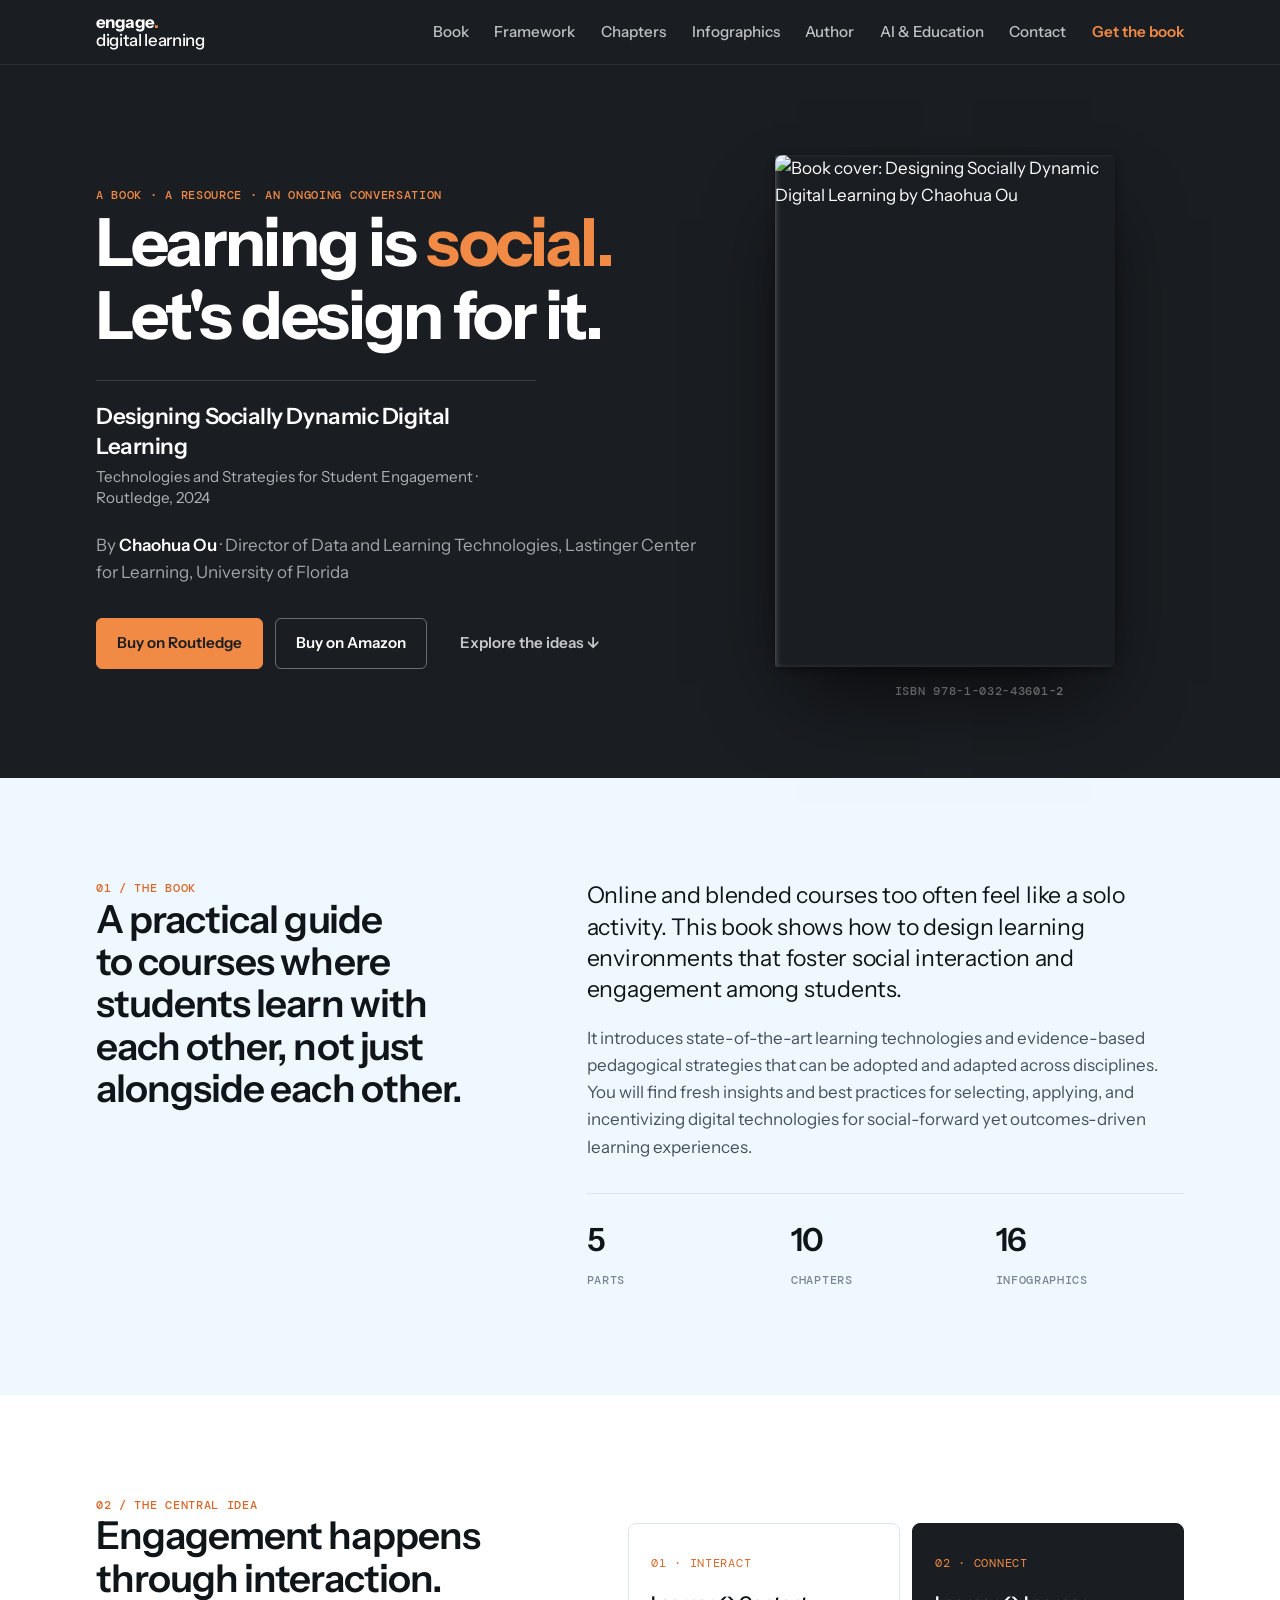
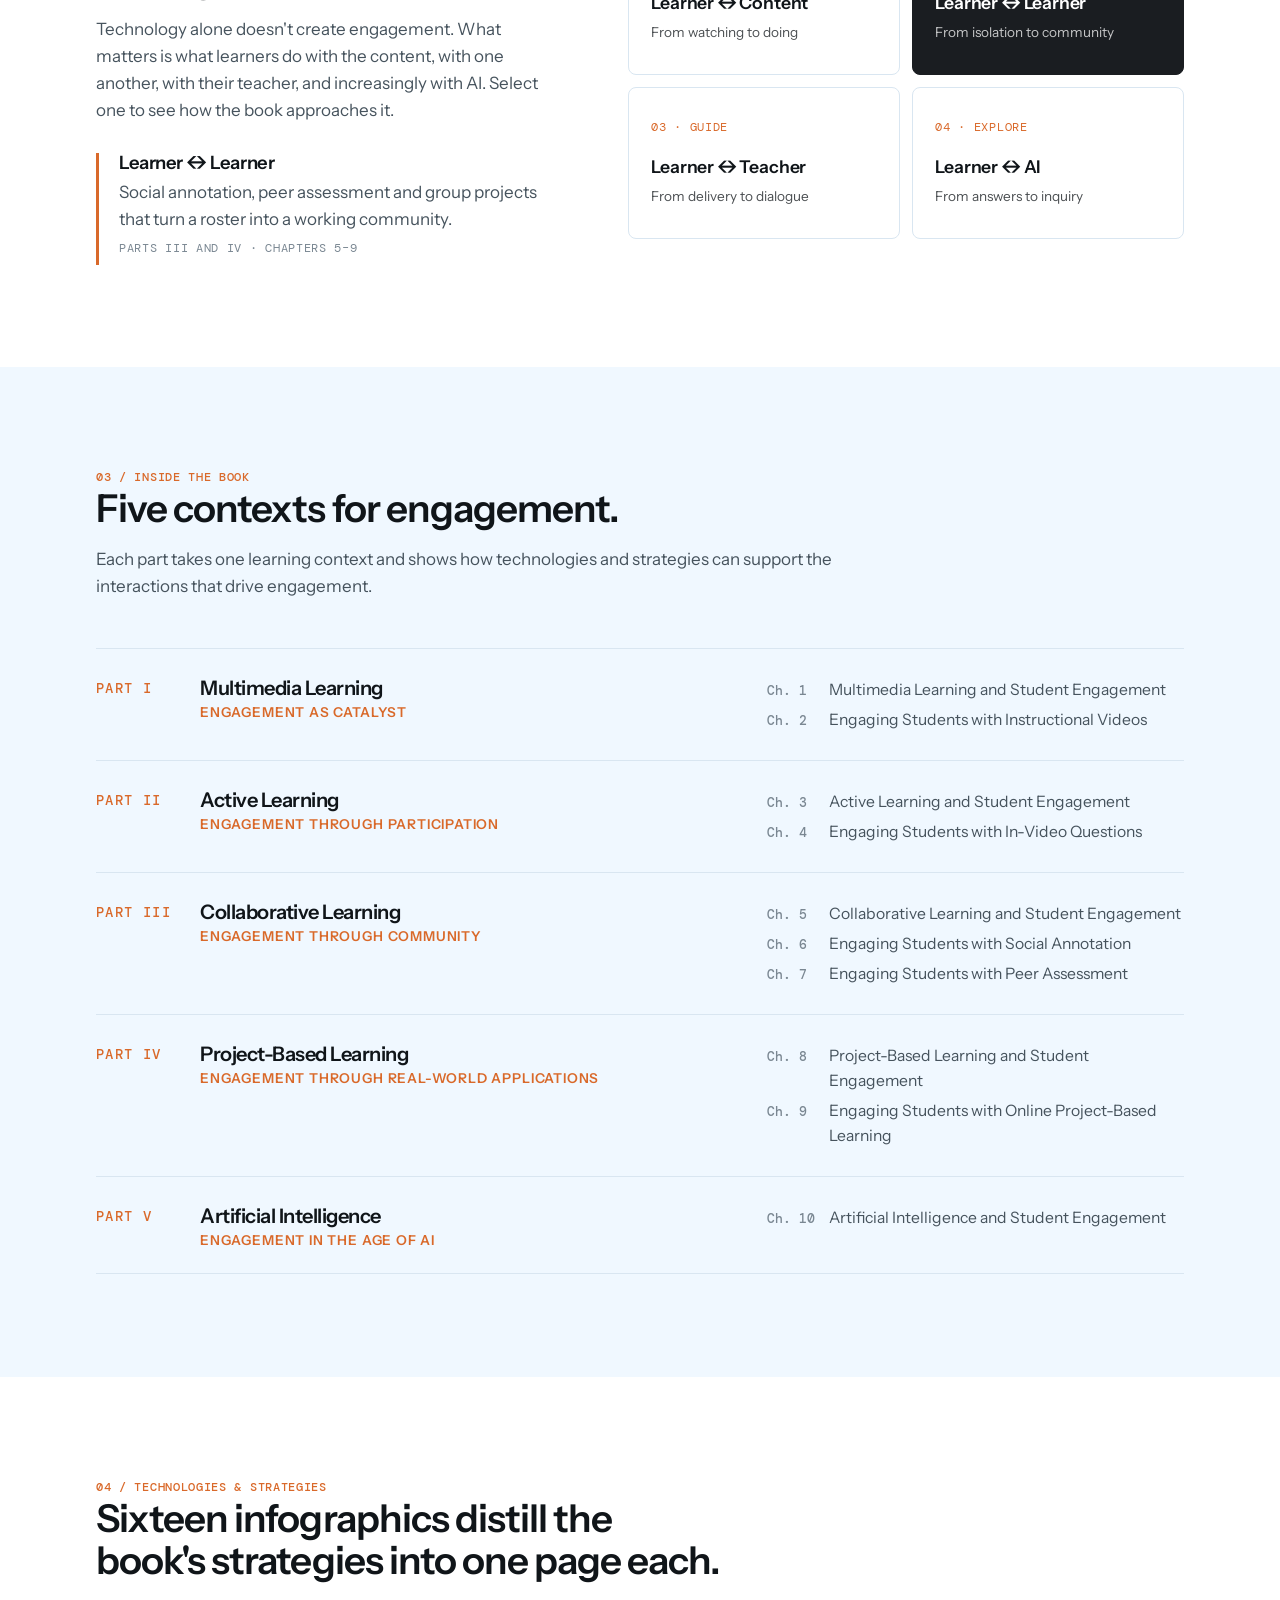
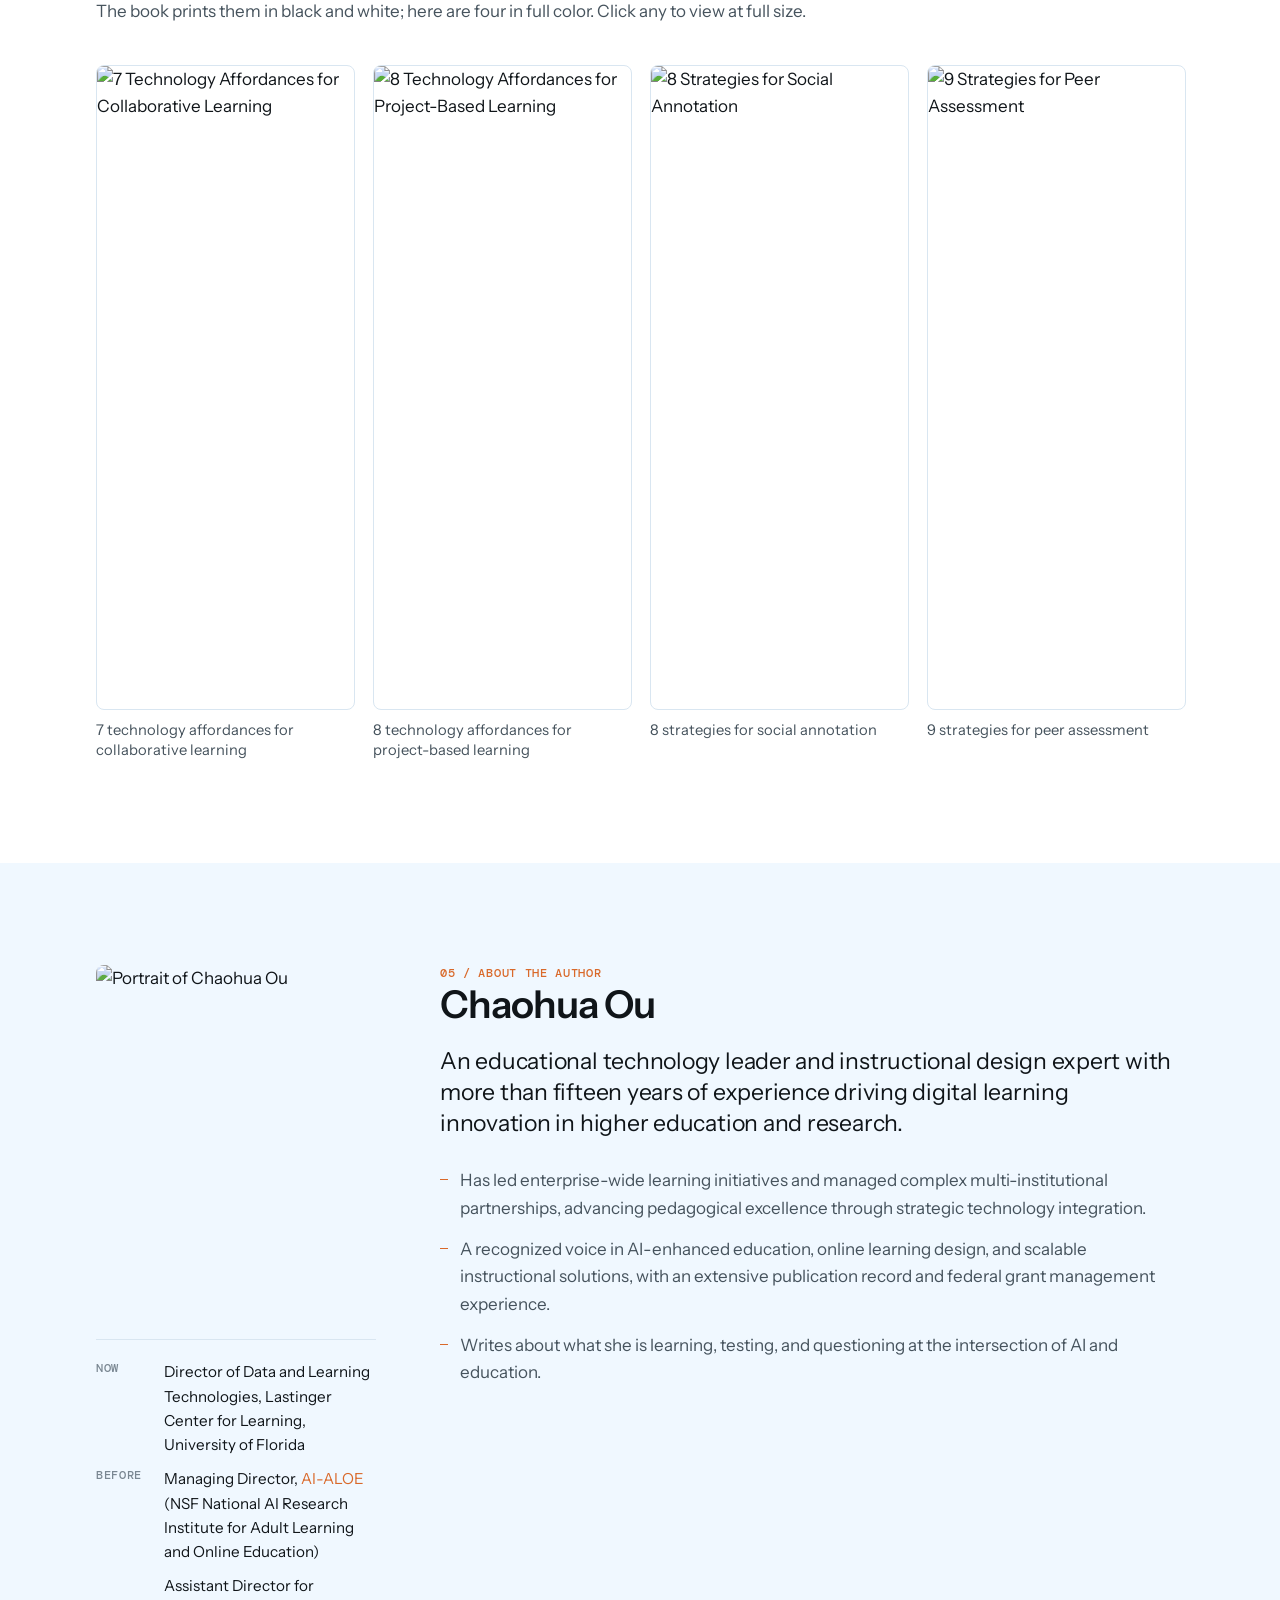
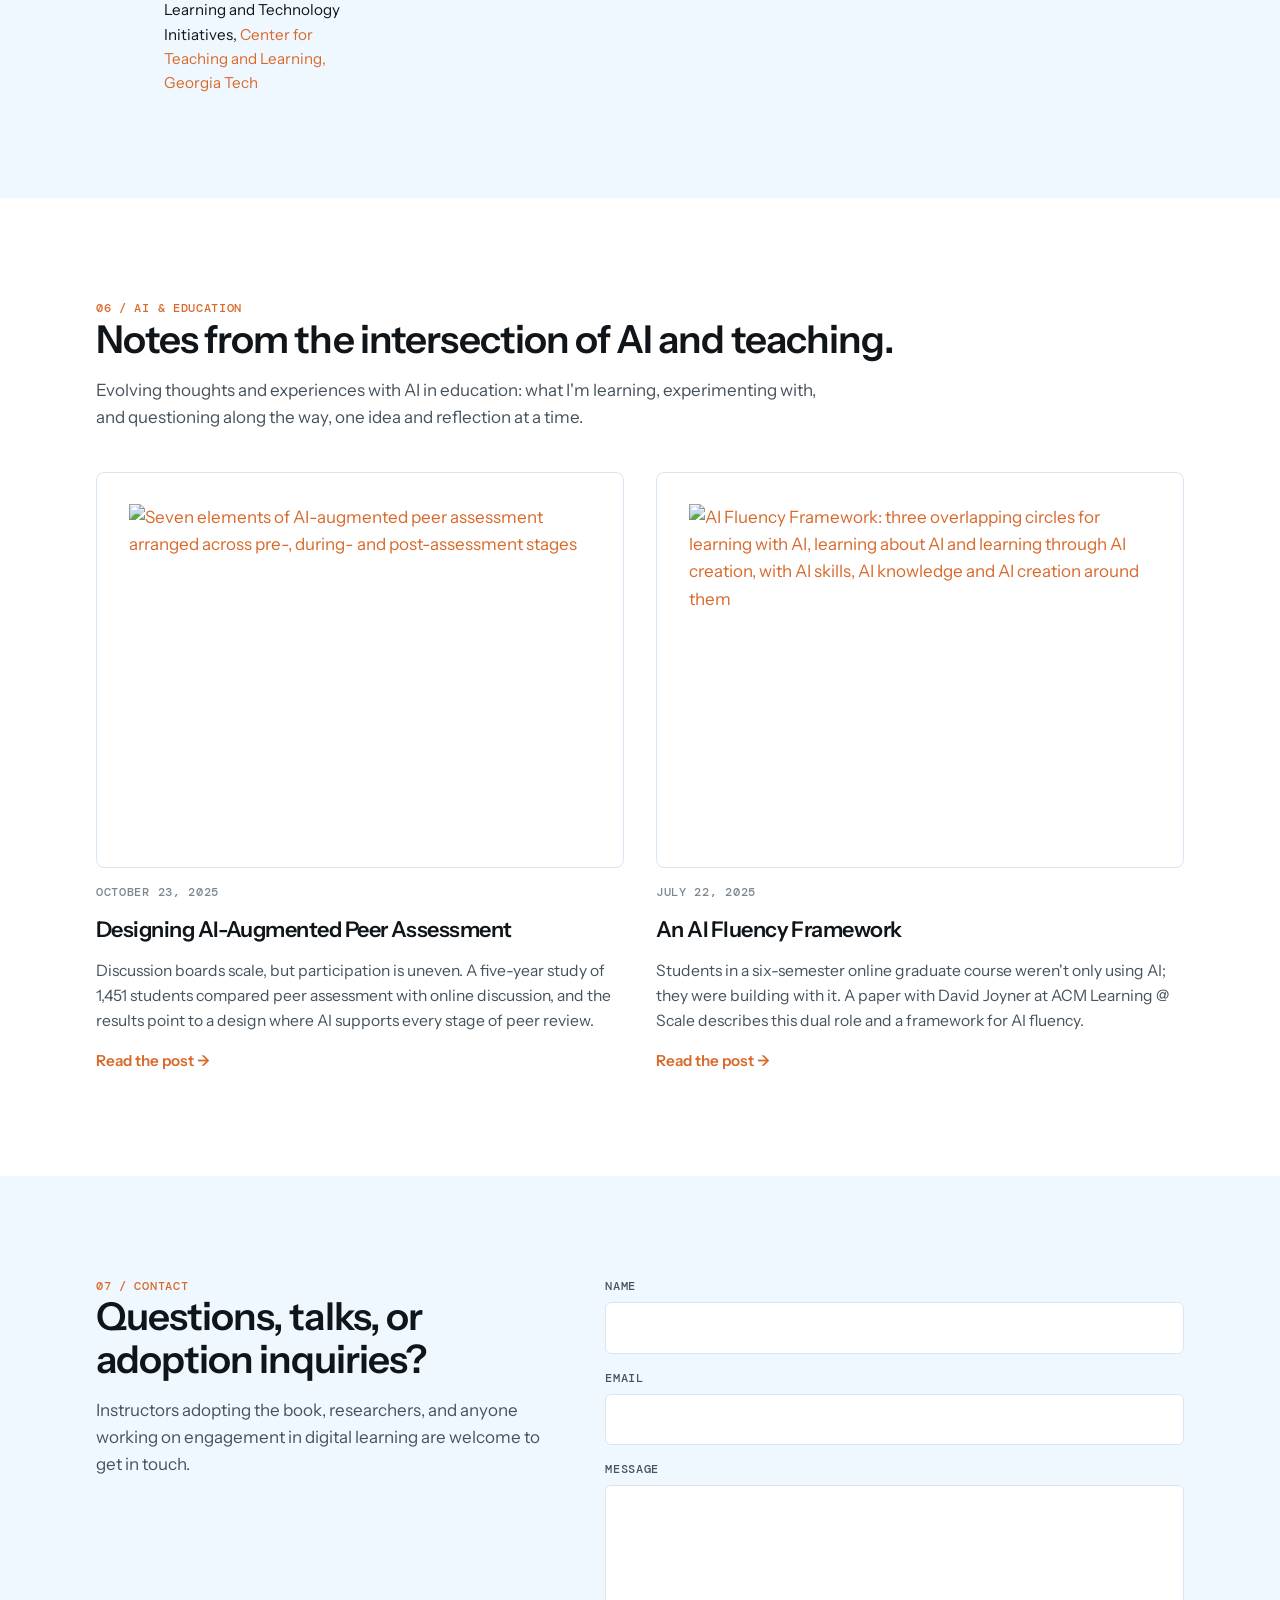
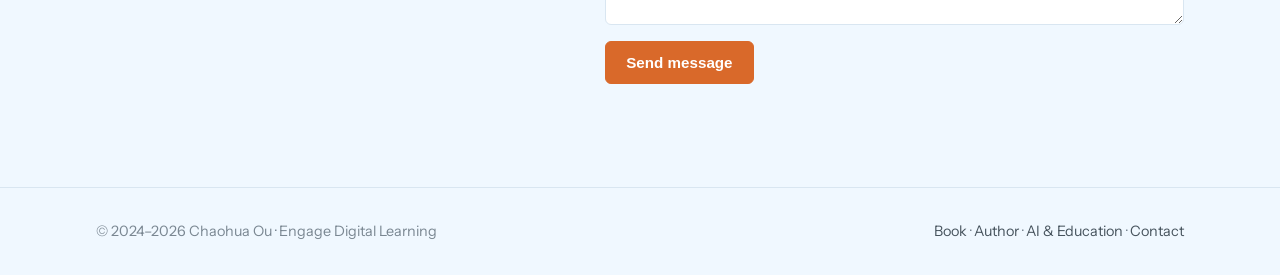
==== index.html @ 953c1a12 "Add files via upload" ====
<!doctype html>
<html lang="en">
<head>
<meta charset="utf-8">
<meta name="viewport" content="width=device-width, initial-scale=1, viewport-fit=cover">
<title>Engage Digital Learning</title>
<meta name="description" content="Designing Socially Dynamic Digital Learning by Chaohua Ou: a practical guide to online and blended courses that foster social interaction and student engagement.">
<link rel="canonical" href="https://engagedigitallearning.com/">
<meta property="og:title" content="Engage Digital Learning">
<meta property="og:description" content="Designing Socially Dynamic Digital Learning by Chaohua Ou: a practical guide to online and blended courses that foster social interaction and student engagement.">
<meta property="og:type" content="website">
<meta property="og:image" content="https://engagedigitallearning.com/images/book-cover.jpg">
<link rel="preconnect" href="https://fonts.googleapis.com">
<link rel="preconnect" href="https://fonts.gstatic.com" crossorigin>
<link rel="stylesheet" href="https://fonts.googleapis.com/css2?family=Instrument+Sans:ital,wght@0,400;0,500;0,600;0,700;1,400&family=DM+Mono:wght@400;500&display=swap">
<link rel="stylesheet" href="assets/site.css">
</head>
<body>

<header>
  <nav class="wrap nav" aria-label="Main">
    <a class="brand" href="index.html">engage<em>.</em><span>digital learning</span></a>
    <button class="menu-btn" id="menuBtn" aria-expanded="false" aria-controls="menu">Menu</button>
    <ul id="menu">
      <li><a href="index.html#book">Book</a></li>
      <li><a href="index.html#framework">Framework</a></li>
      <li><a href="index.html#inside">Chapters</a></li>
      <li><a href="index.html#infographics">Infographics</a></li>
      <li><a href="index.html#author">Author</a></li>
      <li><a href="blog/">AI &amp; Education</a></li>
      <li><a href="index.html#contact">Contact</a></li>
      <li><a class="buy" href="https://www.routledge.com/Designing-Socially-Dynamic-Digital-Learning-Technologies-and-Strategies-for-Student-Engagement/Ou/p/book/9781032436012" target="_blank" rel="noopener">Get the book</a></li>
    </ul>
  </nav>
</header>

<main id="top">

<section class="hero" id="book">
  <div class="wrap">
    <div>
      <p class="eyebrow">A book · a resource · an ongoing conversation</p>
      <h1>Learning is <strong>social.</strong> Let's design for&nbsp;it.</h1>
      <p class="sub"><span class="title">Designing Socially Dynamic Digital Learning</span><span class="subtitle">Technologies and Strategies for Student Engagement · Routledge, 2024</span></p>
      <p class="by">By <b>Chaohua Ou</b> · Director of Data and Learning Technologies, Lastinger Center for Learning, University of Florida</p>
      <div class="actions">
        <a class="btn primary" href="https://www.routledge.com/Designing-Socially-Dynamic-Digital-Learning-Technologies-and-Strategies-for-Student-Engagement/Ou/p/book/9781032436012" target="_blank" rel="noopener">Buy on Routledge</a>
        <a class="btn" href="https://www.amazon.com/Designing-Socially-Dynamic-Digital-Learning/dp/1032436018" target="_blank" rel="noopener">Buy on Amazon</a>
        <a class="btn ghost" href="#framework">Explore the ideas ↓</a>
      </div>
    </div>
    <div>
      <div class="cover">
        <img src="images/book-cover.jpg" width="600" height="904" alt="Book cover: Designing Socially Dynamic Digital Learning by Chaohua Ou">
      </div>
      <p class="pub">ISBN 978-1-032-43601-2</p>
    </div>
  </div>
</section>

<section id="about">
  <div class="wrap two">
    <div>
      <p class="eyebrow">01 / The book</p>
      <h2>A practical guide to courses where students learn with each other, not just alongside each other.</h2>
    </div>
    <div class="prose">
      <p class="lede">Online and blended courses too often feel like a solo activity. This book shows how to design learning environments that foster social interaction and engagement among students.</p>
      <p class="muted" style="margin-top:1.25rem">It introduces state-of-the-art learning technologies and evidence-based pedagogical strategies that can be adopted and adapted across disciplines. You will find fresh insights and best practices for selecting, applying, and incentivizing digital technologies for social-forward yet outcomes-driven learning experiences.</p>
      <div class="facts">
        <div><b>5</b><span>PARTS</span></div>
        <div><b>10</b><span>CHAPTERS</span></div>
        <div><b>16</b><span>INFOGRAPHICS</span></div>
      </div>
    </div>
  </div>
</section>

<section class="framework band" id="framework">
  <div class="wrap">
    <div>
      <p class="eyebrow">02 / The central idea</p>
      <h2>Engagement happens through interaction.</h2>
      <p class="muted" style="margin-top:1rem">Technology alone doesn't create engagement. What matters is what learners do with the content, with one another, with their teacher, and increasingly with AI. Select one to see how the book approaches it.</p>
      <div class="detail" aria-live="polite">
        <h3 id="fwTitle">Learner ↔ Learner</h3>
        <p id="fwCopy">Social annotation, peer assessment and group projects that turn a roster into a working community.</p>
        <p class="fwRef" id="fwRef">Parts III and IV · Chapters 5–9</p>
      </div>
    </div>
    <div class="cards" role="group" aria-label="Four kinds of interaction">
      <button type="button" class="card" data-k="content" aria-pressed="false"><span class="num">01 · Interact</span><strong>Learner ↔ Content</strong><small>From watching to doing</small></button>
      <button type="button" class="card" data-k="peer" aria-pressed="true"><span class="num">02 · Connect</span><strong>Learner ↔ Learner</strong><small>From isolation to community</small></button>
      <button type="button" class="card" data-k="teacher" aria-pressed="false"><span class="num">03 · Guide</span><strong>Learner ↔ Teacher</strong><small>From delivery to dialogue</small></button>
      <button type="button" class="card" data-k="ai" aria-pressed="false"><span class="num">04 · Explore</span><strong>Learner ↔ AI</strong><small>From answers to inquiry</small></button>
    </div>
  </div>
</section>

<section id="inside">
  <div class="wrap">
    <p class="eyebrow">03 / Inside the book</p>
    <h2>Five contexts for engagement.</h2>
    <p class="muted prose" style="margin-top:1rem">Each part takes one learning context and shows how technologies and strategies can support the interactions that drive engagement.</p>

    <ol class="parts">
      <li>
        <span class="n">I</span>
        <h3>Multimedia Learning<small>Engagement as catalyst</small></h3>
        <ol>
          <li data-ch="Ch. 1">Multimedia Learning and Student Engagement</li>
          <li data-ch="Ch. 2">Engaging Students with Instructional Videos</li>
        </ol>
      </li>
      <li>
        <span class="n">II</span>
        <h3>Active Learning<small>Engagement through participation</small></h3>
        <ol>
          <li data-ch="Ch. 3">Active Learning and Student Engagement</li>
          <li data-ch="Ch. 4">Engaging Students with In-Video Questions</li>
        </ol>
      </li>
      <li>
        <span class="n">III</span>
        <h3>Collaborative Learning<small>Engagement through community</small></h3>
        <ol>
          <li data-ch="Ch. 5">Collaborative Learning and Student Engagement</li>
          <li data-ch="Ch. 6">Engaging Students with Social Annotation</li>
          <li data-ch="Ch. 7">Engaging Students with Peer Assessment</li>
        </ol>
      </li>
      <li>
        <span class="n">IV</span>
        <h3>Project-Based Learning<small>Engagement through real-world applications</small></h3>
        <ol>
          <li data-ch="Ch. 8">Project-Based Learning and Student Engagement</li>
          <li data-ch="Ch. 9">Engaging Students with Online Project-Based Learning</li>
        </ol>
      </li>
      <li>
        <span class="n">V</span>
        <h3>Artificial Intelligence<small>Engagement in the age of AI</small></h3>
        <ol>
          <li data-ch="Ch. 10">Artificial Intelligence and Student Engagement</li>
        </ol>
      </li>
    </ol>

  </div>
</section>

<section id="infographics" class="band">
  <div class="wrap">
    <p class="eyebrow">04 / Technologies &amp; strategies</p>
    <h2>Sixteen infographics distill the book's strategies into one page each.</h2>
    <p class="muted prose" style="margin-top:1rem">The book prints them in black and white; here are four in full color. Click any to view at full size.</p>
    <div class="gallery">
      <figure>
        <button type="button" data-full="images/infographic-collaborative-learning.png" aria-label="View full size: 7 Technology Affordances for Collaborative Learning"><img loading="lazy" src="images/infographic-collaborative-learning-thumb.png" alt="7 Technology Affordances for Collaborative Learning"></button>
        <figcaption>7 technology affordances for collaborative learning</figcaption>
      </figure>
      <figure>
        <button type="button" data-full="images/infographic-project-based-learning.png" aria-label="View full size: 8 Technology Affordances for Project-Based Learning"><img loading="lazy" src="images/infographic-project-based-learning-thumb.png" alt="8 Technology Affordances for Project-Based Learning"></button>
        <figcaption>8 technology affordances for project-based learning</figcaption>
      </figure>
      <figure>
        <button type="button" data-full="images/infographic-social-annotation.png" aria-label="View full size: 8 Strategies for Social Annotation"><img loading="lazy" src="images/infographic-social-annotation-thumb.png" alt="8 Strategies for Social Annotation"></button>
        <figcaption>8 strategies for social annotation</figcaption>
      </figure>
      <figure>
        <button type="button" data-full="images/infographic-peer-assessment.png" aria-label="View full size: 9 Strategies for Peer Assessment"><img loading="lazy" src="images/infographic-peer-assessment-thumb.png" alt="9 Strategies for Peer Assessment"></button>
        <figcaption>9 strategies for peer assessment</figcaption>
      </figure>
    </div>
  </div>
</section>

<section class="author" id="author">
  <div class="wrap">
    <div>
      <img src="images/chaohua-ou.jpg" width="400" height="500" alt="Portrait of Chaohua Ou">
      <div class="roles">
        <div><span>Now</span><div>Director of Data and Learning Technologies, Lastinger Center for Learning, University of Florida</div></div>
        <div><span>Before</span><div>Managing Director, <a href="https://aialoe.org/" target="_blank" rel="noopener">AI-ALOE</a> (NSF National AI Research Institute for Adult Learning and Online Education)</div></div>
        <div><span>&nbsp;</span><div>Assistant Director for Learning and Technology Initiatives, <a href="http://ctl.gatech.edu/" target="_blank" rel="noopener">Center for Teaching and Learning, Georgia Tech</a></div></div>
      </div>
    </div>
    <div class="prose">
      <p class="eyebrow">05 / About the author</p>
      <h2>Chaohua Ou</h2>
      <p class="lede" style="margin-top:1.25rem">An educational technology leader and instructional design expert with more than fifteen years of experience driving digital learning innovation in higher education and research.</p>
      <ul class="highlights">
        <li>Has led enterprise-wide learning initiatives and managed complex multi-institutional partnerships, advancing pedagogical excellence through strategic technology integration.</li>
        <li>A recognized voice in AI-enhanced education, online learning design, and scalable instructional solutions, with an extensive publication record and federal grant management experience.</li>
        <li>Writes about what she is learning, testing, and questioning at the intersection of AI and education.</li>
      </ul>
    </div>
  </div>
</section>

<section id="writing" class="band">
  <div class="wrap">
    <p class="eyebrow">06 / AI &amp; education</p>
    <h2>Notes from the intersection of AI and teaching.</h2>
    <p class="muted prose" style="margin-top:1rem">Evolving thoughts and experiences with AI in education: what I'm learning, experimenting with, and questioning along the way, one idea and reflection at a time.</p>
    <div class="posts">
<article class="post">
  <a class="img" href="blog/designing-ai-augmented-peer-assessment/"><img loading="lazy" src="images/ai-augmented-peer-assessment.png" alt="Seven elements of AI-augmented peer assessment arranged across pre-, during- and post-assessment stages"></a>
  <time datetime="2025-10-23">October 23, 2025</time>
  <h3><a href="blog/designing-ai-augmented-peer-assessment/">Designing AI-Augmented Peer Assessment</a></h3>
  <p>Discussion boards scale, but participation is uneven. A five-year study of 1,451 students compared peer assessment with online discussion, and the results point to a design where AI supports every stage of peer review.</p>
  <a class="more" href="blog/designing-ai-augmented-peer-assessment/">Read the post →</a>
</article>
<article class="post">
  <a class="img" href="blog/ai-fluency-framework/"><img loading="lazy" src="images/ai-fluency-framework.png" alt="AI Fluency Framework: three overlapping circles for learning with AI, learning about AI and learning through AI creation, with AI skills, AI knowledge and AI creation around them"></a>
  <time datetime="2025-07-22">July 22, 2025</time>
  <h3><a href="blog/ai-fluency-framework/">An AI Fluency Framework</a></h3>
  <p>Students in a six-semester online graduate course weren't only using AI; they were building with it. A paper with David Joyner at ACM Learning @ Scale describes this dual role and a framework for AI fluency.</p>
  <a class="more" href="blog/ai-fluency-framework/">Read the post →</a>
</article>
    </div>
  </div>
</section>

<section class="contact" id="contact">
  <div class="wrap">
    <div>
      <p class="eyebrow">07 / Contact</p>
      <h2>Questions, talks, or adoption inquiries?</h2>
      <p class="muted" style="margin-top:1rem">Instructors adopting the book, researchers, and anyone working on engagement in digital learning are welcome to get in touch.</p>
    </div>
    <!-- Point action at your form service (Formspree, Netlify Forms, or the WordPress contact endpoint) to make this form live. -->
    <form id="contactForm" action="#" method="post">
      <div class="field"><label for="name">Name</label><input id="name" name="name" type="text" autocomplete="name" required></div>
      <div class="field"><label for="email">Email</label><input id="email" name="email" type="email" autocomplete="email" required></div>
      <div class="field"><label for="message">Message</label><textarea id="message" name="message" required></textarea></div>
      <button class="btn primary" type="submit">Send message</button>
      <p class="note" id="formNote" hidden>Thanks. Your message has been sent.</p>
    </form>
  </div>
</section>

</main>

<div class="lightbox" id="lightbox" hidden>
  <button type="button" id="lbClose" aria-label="Close">×</button>
  <img id="lbImg" src="" alt="">
</div>

<footer>
  <div class="wrap">
    <span>© 2024–2026 Chaohua Ou · Engage Digital Learning</span>
    <span><a href="index.html#book">Book</a> · <a href="index.html#author">Author</a> · <a href="blog/">AI &amp; Education</a> · <a href="index.html#contact">Contact</a></span>
  </div>
</footer>

<script src="assets/site.js"></script>
</body>
</html>
---- assets/site.css ----
/* Layout: one quiet column of ~68ch running text, with a wider 1120px stage for the hero, the chapter grid and the gallery. */
:root{
  --paper:#f0f8ff;--paper-2:#ffffff;--ink:#101519;--ink-2:#46535d;--ink-3:#7a8792;--line:#d9e6f1;--accent:#d9692a;--accent-deep:#b5531d;--accent-2:#d9692a;--hero-bg:#1a1d21;--hero-fg:#ffffff;--hero-accent:#f08a45;--hero-btn-fg:#1a1d21;
  --display:"Instrument Sans", "Segoe UI", system-ui, sans-serif;
  --body:"Instrument Sans", "Segoe UI", system-ui, sans-serif;
  --mono:"DM Mono", ui-monospace, Menlo, monospace;
  color-scheme:light;
}
@media (prefers-color-scheme: dark){
  :root:not([data-theme="light"]){ --paper:#131619;--paper-2:#1b1f24;--ink:#eef0f2;--ink-2:#b4bbc3;--ink-3:#7f8790;--line:#2a3036;--accent:#f08a45;--accent-deep:#f5a874;--accent-2:#f08a45;--hero-bg:#0c0f12;--hero-fg:#ffffff;--hero-accent:#f08a45;--hero-btn-fg:#0c0f12; color-scheme:dark; }
}
:root[data-theme="dark"]{ --paper:#131619;--paper-2:#1b1f24;--ink:#eef0f2;--ink-2:#b4bbc3;--ink-3:#7f8790;--line:#2a3036;--accent:#f08a45;--accent-deep:#f5a874;--accent-2:#f08a45;--hero-bg:#0c0f12;--hero-fg:#ffffff;--hero-accent:#f08a45;--hero-btn-fg:#0c0f12; color-scheme:dark; }
*{box-sizing:border-box}
html{scroll-behavior:smooth}
@media (prefers-reduced-motion:reduce){html{scroll-behavior:auto} *{transition:none!important;animation:none!important}}
body{margin:0;background:var(--paper);color:var(--ink);font-family:var(--body);font-size:1.0625rem;line-height:1.6;-webkit-font-smoothing:antialiased}
img{max-width:100%;height:auto;display:block}
a{color:var(--accent);text-decoration:none}
a:hover{text-decoration:underline;text-underline-offset:3px}
:focus-visible{outline:2px solid var(--accent-2);outline-offset:3px;border-radius:2px}
h1,h2,h3{font-family:var(--display);font-weight:400;line-height:1.1;margin:0;text-wrap:balance;letter-spacing:-.01em}
h2{font-size:clamp(1.9rem,3.2vw,2.5rem)}
h3{font-size:1.35rem}
p{margin:0}
.wrap{max-width:1120px;margin:0 auto;padding-left:max(16px,env(safe-area-inset-left,0px));padding-right:max(16px,env(safe-area-inset-right,0px))}
.prose{max-width:68ch}
.eyebrow{font-size:.8rem;letter-spacing:.14em;text-transform:uppercase;color:var(--accent);font-weight:600}
.muted{color:var(--ink-2)}
section{padding-block:clamp(4rem,8vw,7rem)}

/* nav */
header{position:sticky;top:env(safe-area-inset-top,0px);z-index:20;background:color-mix(in srgb,var(--paper) 88%,transparent);backdrop-filter:blur(10px);border-bottom:1px solid var(--line)}
body::before{content:"";position:fixed;inset:0 0 auto;height:env(safe-area-inset-top,0px);z-index:30;background:var(--paper)}
.nav{display:flex;align-items:center;justify-content:space-between;gap:1rem;height:64px}
.brand{font-family:var(--display);font-size:1.05rem;line-height:1.05;color:var(--ink);white-space:nowrap;font-weight:700;letter-spacing:-.03em;display:flex;flex-direction:column}
.brand em{font-style:normal;color:var(--accent)}
.brand span{font-weight:500;letter-spacing:-.02em}
.nav ul{list-style:none;margin:0;padding:0;display:flex;gap:1.6rem}
.nav li a{color:var(--ink-2);font-size:.95rem;font-weight:500}
.nav li a:hover{color:var(--ink);text-decoration:none}
.nav .buy{color:var(--accent-2);font-weight:600}
.menu-btn{display:none;background:none;border:1px solid var(--line);border-radius:6px;padding:.4rem .7rem;color:var(--ink);font:inherit;font-size:.9rem;cursor:pointer}
@media (max-width:760px){
  .nav ul{display:none;position:absolute;left:0;right:0;top:64px;background:var(--paper);border-bottom:1px solid var(--line);flex-direction:column;gap:0;padding:.5rem max(16px,env(safe-area-inset-left,0px))}
  .nav ul.open{display:flex}
  .nav li a{display:block;padding:.75rem 0;border-top:1px solid var(--line)}
  .menu-btn{display:inline-block}
}

/* hero */
.hero{padding-block:clamp(3rem,7vw,6rem) clamp(3rem,6vw,5rem)}
.hero .wrap{display:grid;grid-template-columns:1.25fr .85fr;gap:clamp(2rem,6vw,5rem);align-items:center}
.hero .wrap>*,.two>*,.author .wrap>*,.contact .wrap>*,.framework .wrap>*{min-width:0}
.hero h1{font-size:clamp(2.4rem,5.2vw,4.2rem);font-weight:300;max-width:12ch}
.hero h1 strong{font-weight:500;color:var(--accent-deep)}
.hero .sub{margin-top:1.75rem;padding-top:1.25rem;border-top:1px solid rgba(255,255,255,.15);max-width:40ch;line-height:1.35;display:grid;gap:.35rem}
.hero .sub .title{font-family:var(--display);font-size:clamp(1.15rem,1.8vw,1.4rem);font-weight:600;letter-spacing:-.02em;color:#fff}
.hero .sub .subtitle{font-size:.95rem;color:rgba(255,255,255,.65)}
.hero .by{margin-top:1.5rem;color:var(--ink-2)}
.hero .by b{color:var(--ink);font-weight:600}
.actions{display:flex;flex-wrap:wrap;gap:.75rem;margin-top:2rem}
.btn{display:inline-flex;align-items:center;gap:.5rem;padding:.75rem 1.25rem;border-radius:4px;font-weight:600;font-size:.95rem;border:1px solid var(--accent);color:var(--accent);transition:background .15s,color .15s}
.btn:hover{background:var(--accent);color:var(--paper);text-decoration:none}
.btn.primary{background:var(--accent);color:#fff;border-color:var(--accent)}
.btn.primary:hover{background:var(--accent-deep);border-color:var(--accent-deep)}
.btn.ghost{border-color:var(--line);color:var(--ink-2)}
.btn.ghost:hover{background:var(--paper-2);color:var(--ink)}
.cover{justify-self:center;width:min(100%,340px);position:relative}
.cover img{border-radius:3px;box-shadow:0 30px 60px -20px rgba(20,40,45,.45),0 2px 6px rgba(20,40,45,.15)}
.cover::after{content:"";position:absolute;inset:0;border-radius:3px;box-shadow:inset 3px 0 6px -3px rgba(255,255,255,.35);pointer-events:none}
.pub{margin-top:1rem;text-align:center;font-size:.85rem;color:var(--ink-3)}
@media (max-width:820px){.hero .wrap{grid-template-columns:1fr}.cover{justify-self:start;width:min(70%,260px);order:-1}}

/* about */
.two{display:grid;grid-template-columns:minmax(0,1fr) minmax(0,1.4fr);gap:clamp(2rem,5vw,5rem)}
@media (max-width:820px){.two{grid-template-columns:1fr}}
.lede{font-family:var(--display);font-size:clamp(1.35rem,2.2vw,1.7rem);line-height:1.35;color:var(--ink);font-weight:300}
.facts{margin-top:2rem;display:grid;grid-template-columns:repeat(3,1fr);gap:1rem;border-top:1px solid var(--line);padding-top:1.25rem}
.facts div b{display:block;font-family:var(--display);font-size:1.6rem;font-weight:400;color:var(--accent-deep)}
.facts div span{font-size:.85rem;color:var(--ink-3);letter-spacing:.04em}
@media (max-width:480px){.facts{grid-template-columns:1fr 1fr}}

/* parts */
.parts{list-style:none;margin:3rem 0 0;padding:0;border-top:1px solid var(--line)}
.parts li{display:grid;grid-template-columns:5rem minmax(0,1.3fr) minmax(0,1fr);gap:1.5rem;padding:1.6rem 0;border-bottom:1px solid var(--line);align-items:baseline}
.parts .n{font-family:var(--display);font-size:2.2rem;line-height:1;color:var(--accent-2);font-weight:300}
.parts h3{font-size:1.3rem}
.parts h3 small{display:block;font-family:var(--body);font-size:.85rem;color:var(--accent);letter-spacing:.06em;text-transform:uppercase;margin-top:.35rem;font-weight:600}
.parts ol{margin:0;padding:0;list-style:none;color:var(--ink-2);font-size:.98rem}
.parts ol li{display:grid;grid-template-columns:3.4rem 1fr;gap:.5rem;padding:.15rem 0;border:0}
.parts ol li::before{content:attr(data-ch);color:var(--ink-3);font-variant-numeric:tabular-nums;white-space:nowrap}
@media (max-width:720px){.parts li{grid-template-columns:3.2rem 1fr}.parts ol{grid-column:2}.parts .n{font-size:1.6rem}}

/* interactions strip */
.inter{margin-top:3rem;display:grid;grid-template-columns:repeat(4,1fr);gap:1px;background:var(--line);border:1px solid var(--line)}
.inter div{background:var(--paper-2);padding:1.2rem 1.25rem}
.inter b{display:block;font-family:var(--display);font-weight:400;font-size:1.2rem;margin-bottom:.3rem}
.inter p{font-size:.92rem;color:var(--ink-2)}
@media (max-width:820px){.inter{grid-template-columns:1fr 1fr}}
@media (max-width:420px){.inter{grid-template-columns:1fr}}

/* gallery */
.gallery{margin-top:2.5rem;display:grid;grid-template-columns:repeat(4,1fr);gap:1.25rem}
.gallery figure{margin:0}
.gallery button{all:unset;cursor:zoom-in;display:block;width:100%;border-radius:4px;overflow:hidden;background:var(--paper-2);aspect-ratio:2/5;border:1px solid var(--line);transition:transform .2s,box-shadow .2s}
.gallery button:hover{transform:translateY(-3px);box-shadow:0 18px 30px -18px rgba(20,40,45,.45)}
.gallery button:focus-visible{outline:2px solid var(--accent-2);outline-offset:3px}
.gallery img{width:100%;height:100%;object-fit:cover;object-position:top}
.gallery figcaption{margin-top:.7rem;font-size:.92rem;color:var(--ink-2);line-height:1.35}
@media (max-width:820px){.gallery{grid-template-columns:1fr 1fr}}
.lightbox{position:fixed;inset:0;background:rgba(10,16,18,.92);z-index:50;display:flex;align-items:center;justify-content:center;padding:1rem}
.lightbox[hidden]{display:none}
.lightbox img{max-height:calc(100vh - 2rem);max-width:min(100%,560px);width:auto;border-radius:4px;background:#fff}
.lightbox button{position:absolute;top:max(1rem,env(safe-area-inset-top,0px));right:max(1rem,env(safe-area-inset-right,0px));background:none;border:1px solid rgba(255,255,255,.4);color:#fff;border-radius:999px;width:40px;height:40px;font-size:1.3rem;cursor:pointer}

/* author */
.author .wrap{display:grid;grid-template-columns:minmax(0,280px) minmax(0,1fr);gap:clamp(2rem,5vw,5rem);align-items:start}
.author img{border-radius:4px;filter:saturate(.9)}
.author .roles{margin-top:1.5rem;padding-top:1.25rem;border-top:1px solid var(--line);display:grid;gap:.6rem;font-size:.95rem}
.author .roles>div{display:grid;grid-template-columns:3.5rem 1fr;gap:.75rem}
.author .roles span{color:var(--ink-3);white-space:nowrap}
.highlights{margin:1.75rem 0 0;padding:0;list-style:none;display:grid;gap:.9rem}
.highlights li{padding-left:1.25rem;position:relative;color:var(--ink-2)}
.highlights li::before{content:"";position:absolute;left:0;top:.7em;width:.5rem;height:1px;background:var(--accent-2)}
@media (max-width:720px){.author .wrap{grid-template-columns:1fr}.author img{width:min(100%,240px)}}

/* writing */
.posts{margin-top:2.5rem;display:grid;grid-template-columns:1fr 1fr;gap:2rem}
@media (max-width:720px){.posts{grid-template-columns:1fr}}
.post{display:grid;gap:1rem}
.post a.img{display:block;border:1px solid var(--line);border-radius:4px;overflow:hidden;background:#fff;aspect-ratio:4/3}
.post a.img img{width:100%;height:100%;object-fit:contain;padding:6%}
.post time{font-size:.85rem;color:var(--ink-3);letter-spacing:.04em}
.post h3 a{color:var(--ink)}
.post p{color:var(--ink-2);font-size:.98rem}
.post .more{font-weight:600;font-size:.95rem}

/* contact */
.contact .wrap{display:grid;grid-template-columns:minmax(0,1fr) minmax(0,1.3fr);gap:clamp(2rem,5vw,5rem)}
@media (max-width:820px){.contact .wrap{grid-template-columns:1fr}}
form{display:grid;gap:1rem}
.field{display:grid;gap:.35rem}
label{font-size:.85rem;font-weight:600;letter-spacing:.04em;color:var(--ink-2)}
input,textarea{font:inherit;color:var(--ink);background:var(--paper-2);border:1px solid var(--line);border-radius:4px;padding:.7rem .85rem;width:100%}
input:focus,textarea:focus{outline:none;border-color:var(--accent);box-shadow:0 0 0 3px color-mix(in srgb,var(--accent) 20%,transparent)}
textarea{min-height:140px;resize:vertical}
form button{justify-self:start}
.note{font-size:.9rem;color:var(--ink-3)}

footer{border-top:1px solid var(--line);padding-block:2rem;font-size:.9rem;color:var(--ink-3)}
footer .wrap{display:flex;flex-wrap:wrap;gap:1rem;justify-content:space-between}
footer a{color:var(--ink-2)}

/* dark hero band */
header{background:var(--hero-bg);border-bottom:1px solid rgba(255,255,255,.08);backdrop-filter:none}
body::before{background:var(--hero-bg)}
.brand{color:var(--hero-fg)}
.brand em{color:var(--hero-accent)}
.brand{display:inline-block}
.brand span{display:block}
.nav li a{color:rgba(255,255,255,.72)}
.nav li a:hover{color:#fff}
.nav .buy{color:var(--hero-accent)}
.menu-btn{color:var(--hero-fg);border-color:rgba(255,255,255,.25)}
@media (max-width:760px){.nav ul{background:var(--hero-bg);border-color:rgba(255,255,255,.1)}.nav li a{border-color:rgba(255,255,255,.1)}}
.hero{background:var(--hero-bg);color:var(--hero-fg)}
.hero .eyebrow{color:var(--hero-accent)}
.hero h1{letter-spacing:-.035em;font-weight:700}
.hero h1 strong{color:var(--hero-accent);font-weight:700}
.hero .sub{color:rgba(255,255,255,.78);font-style:normal;font-weight:400}
.hero .by{color:rgba(255,255,255,.6)}
.hero .by b{color:#fff}
.hero .btn{border-color:rgba(255,255,255,.35);color:#fff}
.hero .btn:hover{background:rgba(255,255,255,.1);color:#fff}
.hero .btn.primary{background:var(--hero-accent);border-color:var(--hero-accent);color:var(--hero-btn-fg)}
.hero .btn.primary:hover{filter:brightness(1.08);background:var(--hero-accent);border-color:var(--hero-accent)}
.hero .btn.ghost{border-color:transparent;color:rgba(255,255,255,.75)}
.hero .btn.ghost:hover{background:rgba(255,255,255,.08);color:#fff}
.cover img{box-shadow:0 40px 80px -24px rgba(0,0,0,.7),0 2px 8px rgba(0,0,0,.4)}
.pub{color:rgba(255,255,255,.5)}
/* type system */
h1,h2,h3{font-family:var(--display);letter-spacing:-.025em;font-weight:600}
h2{font-size:clamp(1.8rem,3vw,2.4rem)}
.lede{font-family:var(--body);font-weight:400;font-size:clamp(1.2rem,1.8vw,1.45rem);letter-spacing:-.01em}
.eyebrow,.parts ol li::before,.post time,.facts div span,.author .roles span,label,.pub{font-family:var(--mono);letter-spacing:.06em;text-transform:uppercase;font-size:.72rem;font-weight:500}
.parts ol li::before{text-transform:none;letter-spacing:0;font-size:.8rem}
.parts .n{font-family:var(--mono);font-size:.85rem;color:var(--accent);letter-spacing:.1em;font-weight:500;align-self:start;padding-top:.45rem}
.parts .n::before{content:"PART "}
.parts h3{font-size:1.25rem}
.facts div b{font-family:var(--display);font-weight:600;font-size:2rem;letter-spacing:-.03em;color:var(--ink)}
.inter b{font-family:var(--display);font-weight:600;font-size:1.05rem}
.highlights li::before{background:var(--accent)}
.btn{border-radius:6px}
input,textarea{border-radius:6px}
.gallery button,.post a.img,.author img,.cover img{border-radius:8px}

/* bands + framework */
.band{background:var(--paper-2)}
.framework .wrap{display:grid;grid-template-columns:minmax(0,.9fr) minmax(0,1.1fr);gap:clamp(2rem,6vw,5rem);align-items:center}
@media (max-width:820px){.framework .wrap{grid-template-columns:1fr}}
.framework .detail{margin-top:1.75rem;padding-left:1.25rem;border-left:3px solid var(--accent);min-height:7rem}
.framework .detail h3{font-size:1.15rem}
.framework .detail p{margin-top:.4rem;color:var(--ink-2)}
.framework .fwRef{font-family:var(--mono);font-size:.72rem;letter-spacing:.06em;text-transform:uppercase;color:var(--ink-3)!important;margin-top:.75rem}
.cards{display:grid;grid-template-columns:1fr 1fr;gap:.75rem}
@media (max-width:480px){.cards{grid-template-columns:1fr}}
.card{all:unset;box-sizing:border-box;cursor:pointer;display:block;background:var(--paper-2);border:1px solid var(--line);border-radius:8px;padding:1.4rem 1.4rem 1.3rem;min-height:9.5rem;transition:background .15s,color .15s,border-color .15s,transform .15s}
.card:hover{transform:translateY(-2px);border-color:var(--ink-3)}
.card:focus-visible{outline:2px solid var(--accent);outline-offset:3px}
.card[aria-pressed="true"]{background:var(--hero-bg);color:#fff;border-color:var(--hero-bg)}
.card .num{display:block;font-family:var(--mono);font-size:.72rem;letter-spacing:.06em;text-transform:uppercase;color:var(--accent)}
.card[aria-pressed="true"] .num{color:var(--hero-accent)}
.card strong{display:block;font-family:var(--display);font-weight:600;font-size:1.1rem;margin:1rem 0 .3rem;letter-spacing:-.01em}
.card small{display:block;font-size:.85rem;opacity:.75}

/* ===== blog pages ===== */
.post-hero{padding-block:clamp(3rem,6vw,5rem)}
.post-hero .wrap{display:block}
.post-hero .eyebrow a{color:inherit}
.post-hero h1{font-size:clamp(2rem,4.4vw,3.4rem);font-weight:600;max-width:22ch;margin-top:.75rem}
.post-hero .deck{margin-top:1rem;max-width:52ch;font-size:clamp(1.1rem,1.6vw,1.3rem);line-height:1.45;color:rgba(255,255,255,.78)}
.post-hero .by{margin-top:1.25rem}
.post-body{padding-block:clamp(3rem,6vw,5rem);background:var(--paper-2)}
.more-writing.band{background:var(--paper)}
.post-body .prose{margin:0 auto;max-width:70ch;font-size:1.0875rem;line-height:1.7}
.post-body .prose>*+*{margin-top:1.1rem}
.post-body .prose h2{font-size:clamp(1.5rem,2.4vw,1.9rem);margin-top:2.75rem}
.post-body .prose h3{font-size:1.2rem;margin-top:2rem}
.post-body .prose h2+*,.post-body .prose h3+*{margin-top:.75rem}
.post-body .prose ul,.post-body .prose ol{padding-left:1.4rem}
.post-body .prose li+li{margin-top:.4rem}
.post-body .prose a{text-decoration:underline;text-underline-offset:3px;text-decoration-color:color-mix(in srgb,var(--accent) 45%,transparent)}
.post-body .prose a:hover{text-decoration-color:var(--accent)}
.callouts{display:grid;gap:1rem;margin-top:1.25rem}
.callout{background:var(--paper);border:1px solid var(--line);border-radius:8px;padding:1.25rem 1.4rem 1.25rem 1.6rem;position:relative}
.callout::before{content:"";position:absolute;left:0;top:1.25rem;bottom:1.25rem;width:3px;background:var(--accent);border-radius:2px}
.callout h3{font-size:1.08rem;margin:0}
.callout p{margin-top:.5rem;color:var(--ink-2);font-size:1rem}
.fig{margin:2rem 0 0}
.fig img{border:1px solid var(--line);border-radius:8px;background:#fff}
.fig.tall img{max-width:min(100%,480px);margin:0 auto}
.fig figcaption{margin-top:.75rem;font-size:.92rem;line-height:1.5;color:var(--ink-2)}
.pull{margin:2rem 0 0;padding:0 0 0 1.4rem;border-left:3px solid var(--accent);font-family:var(--display);font-size:clamp(1.2rem,1.8vw,1.45rem);font-weight:500;letter-spacing:-.015em;line-height:1.4;color:var(--ink)}
.steps li{margin-top:.75rem}
.steps li::marker{color:var(--accent);font-weight:600}
.refs{font-size:.95rem;color:var(--ink-2)}
.refs li+li{margin-top:.6rem}
.refs a{word-break:break-all}
.cite{margin-top:3rem;padding:1.25rem 1.4rem;background:var(--paper);border:1px solid var(--line);border-radius:8px;font-size:.95rem}
.cite p+p{margin-top:.5rem}
.cite p,.refs li{overflow-wrap:anywhere}
.more-writing .posts{margin-top:1.5rem;grid-template-columns:minmax(0,520px)}
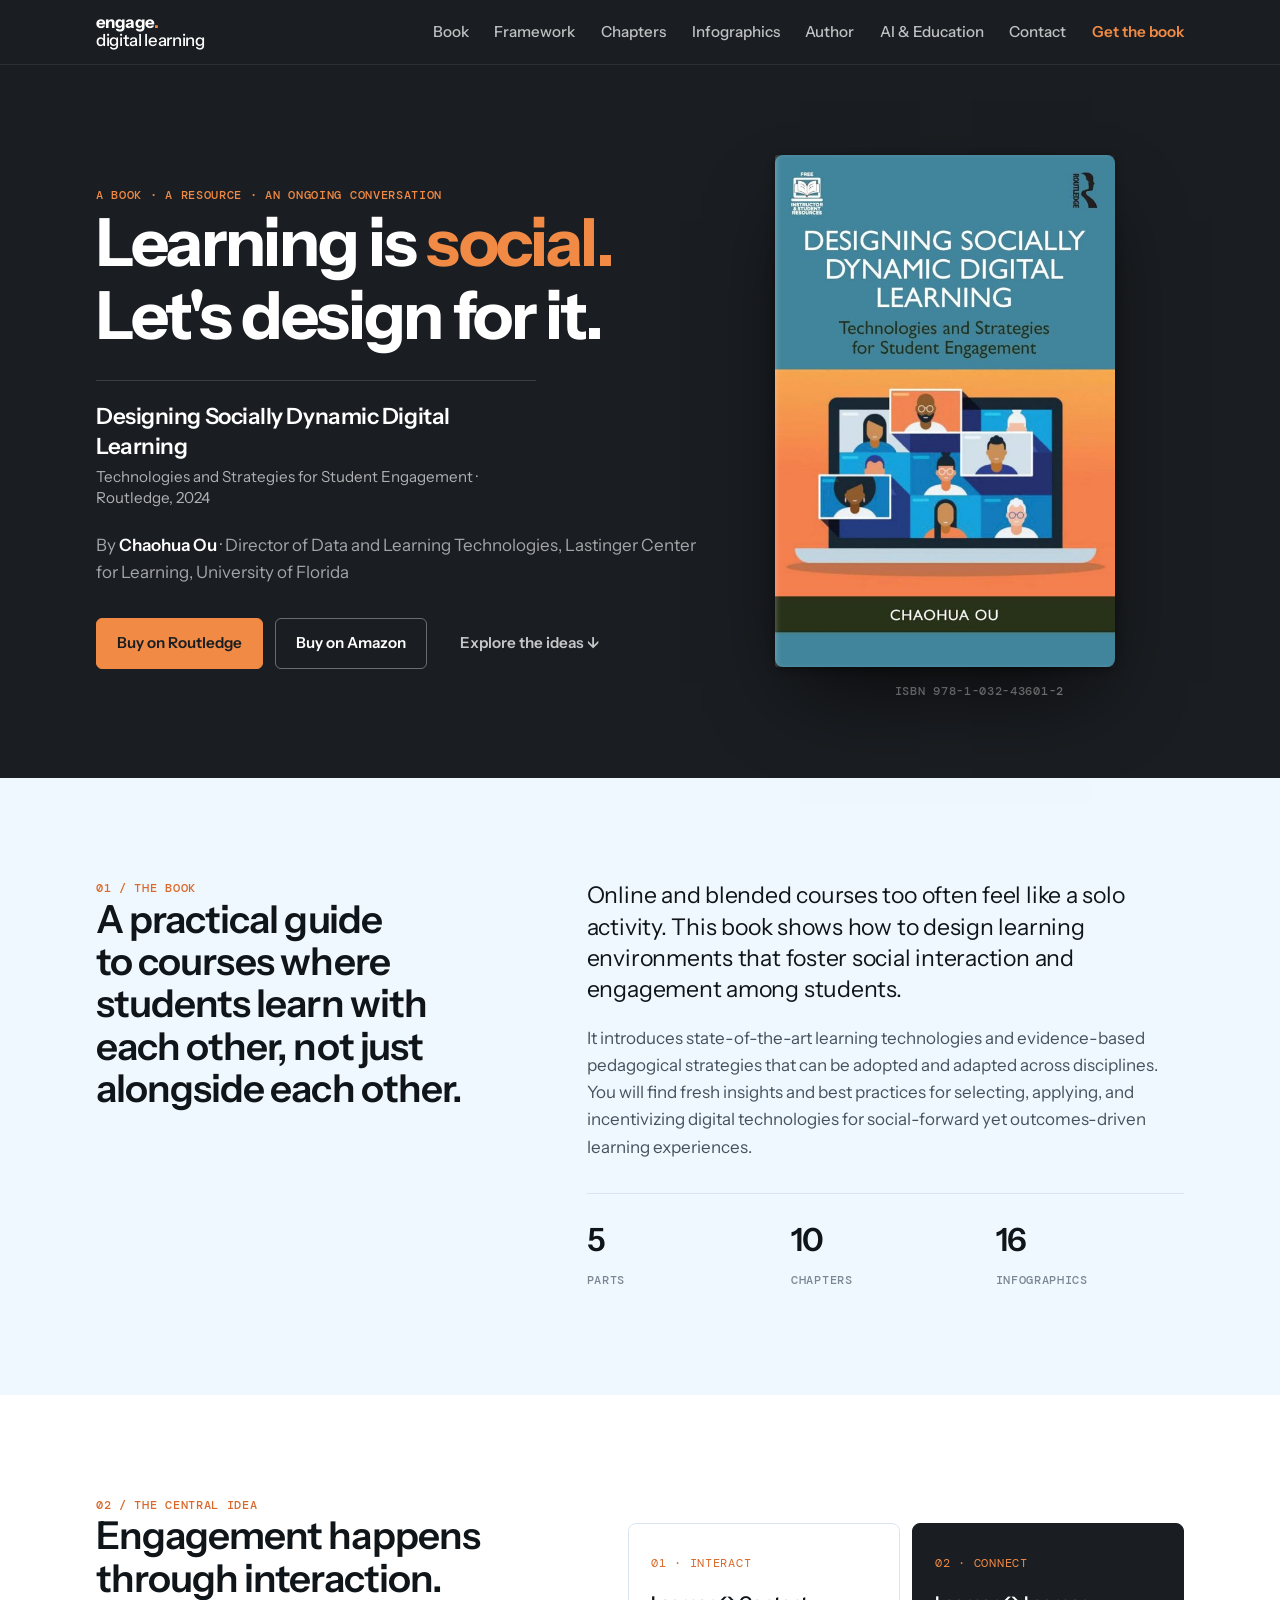
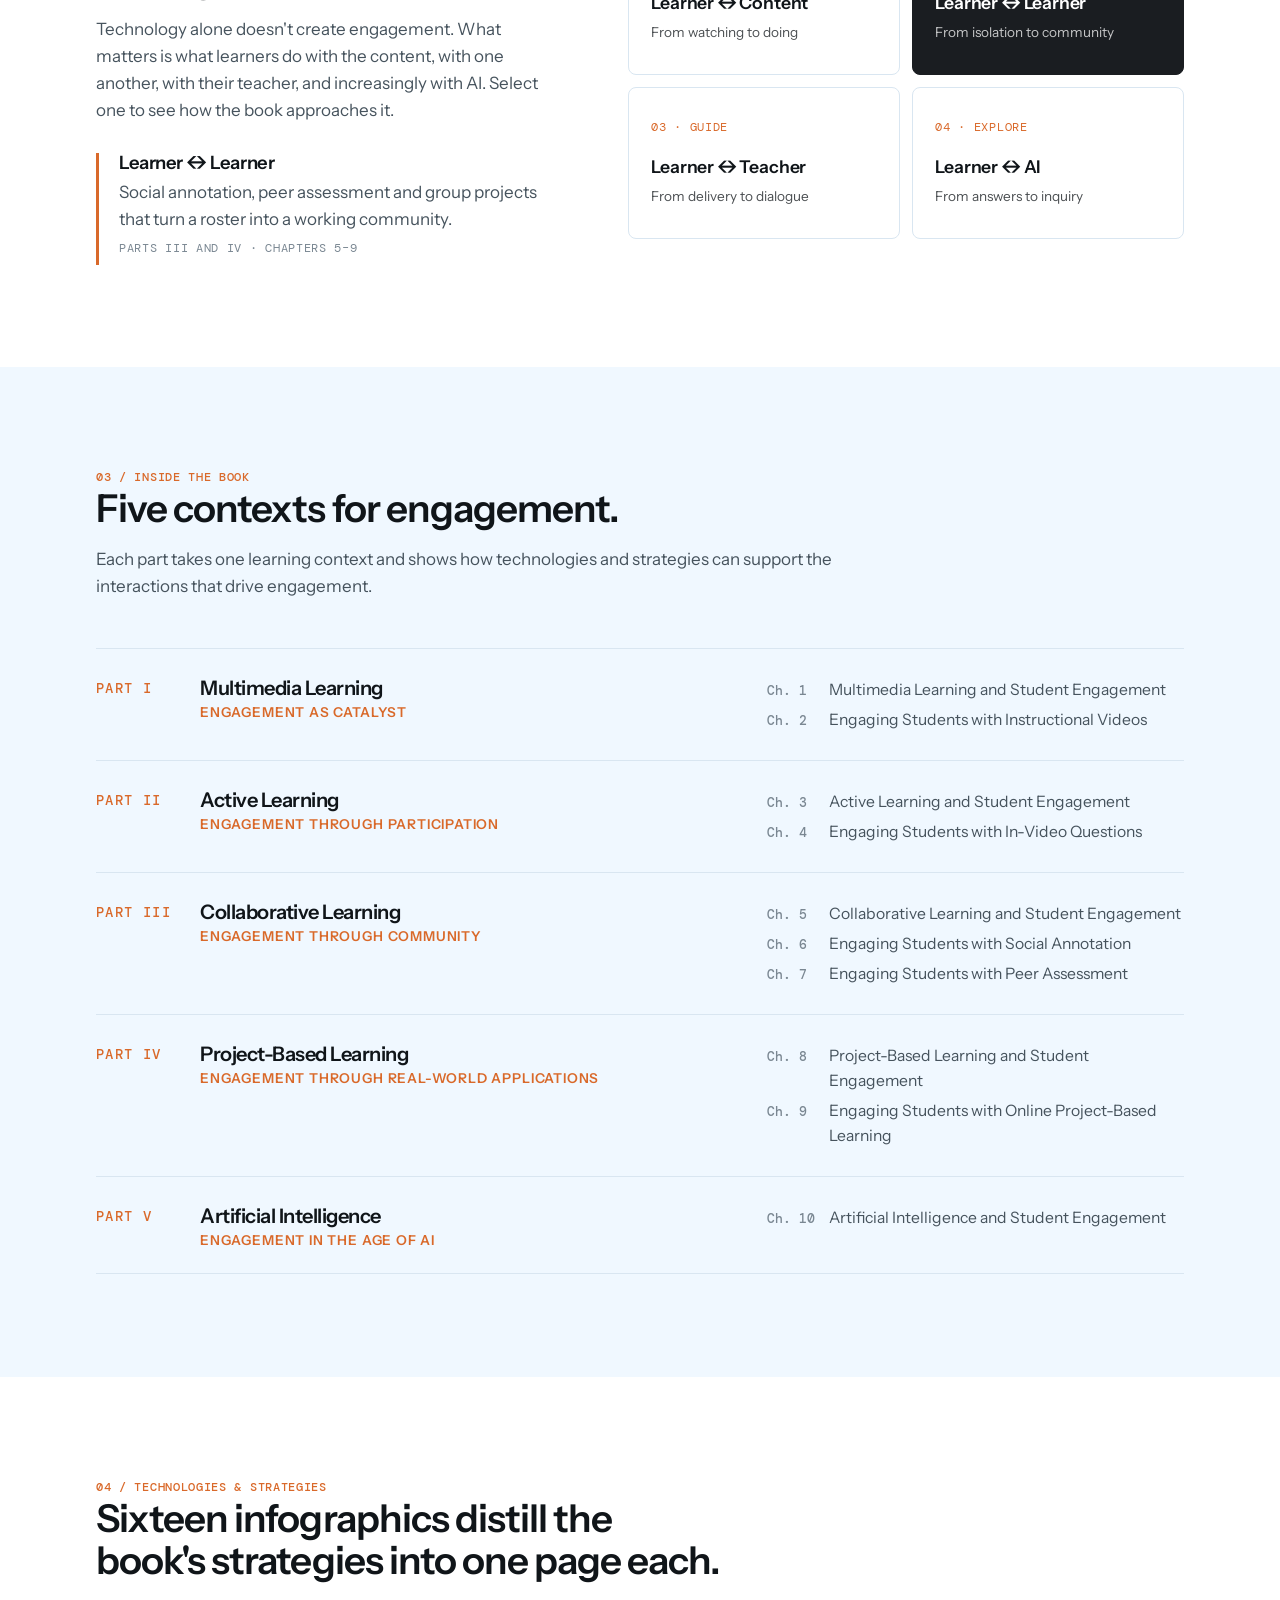
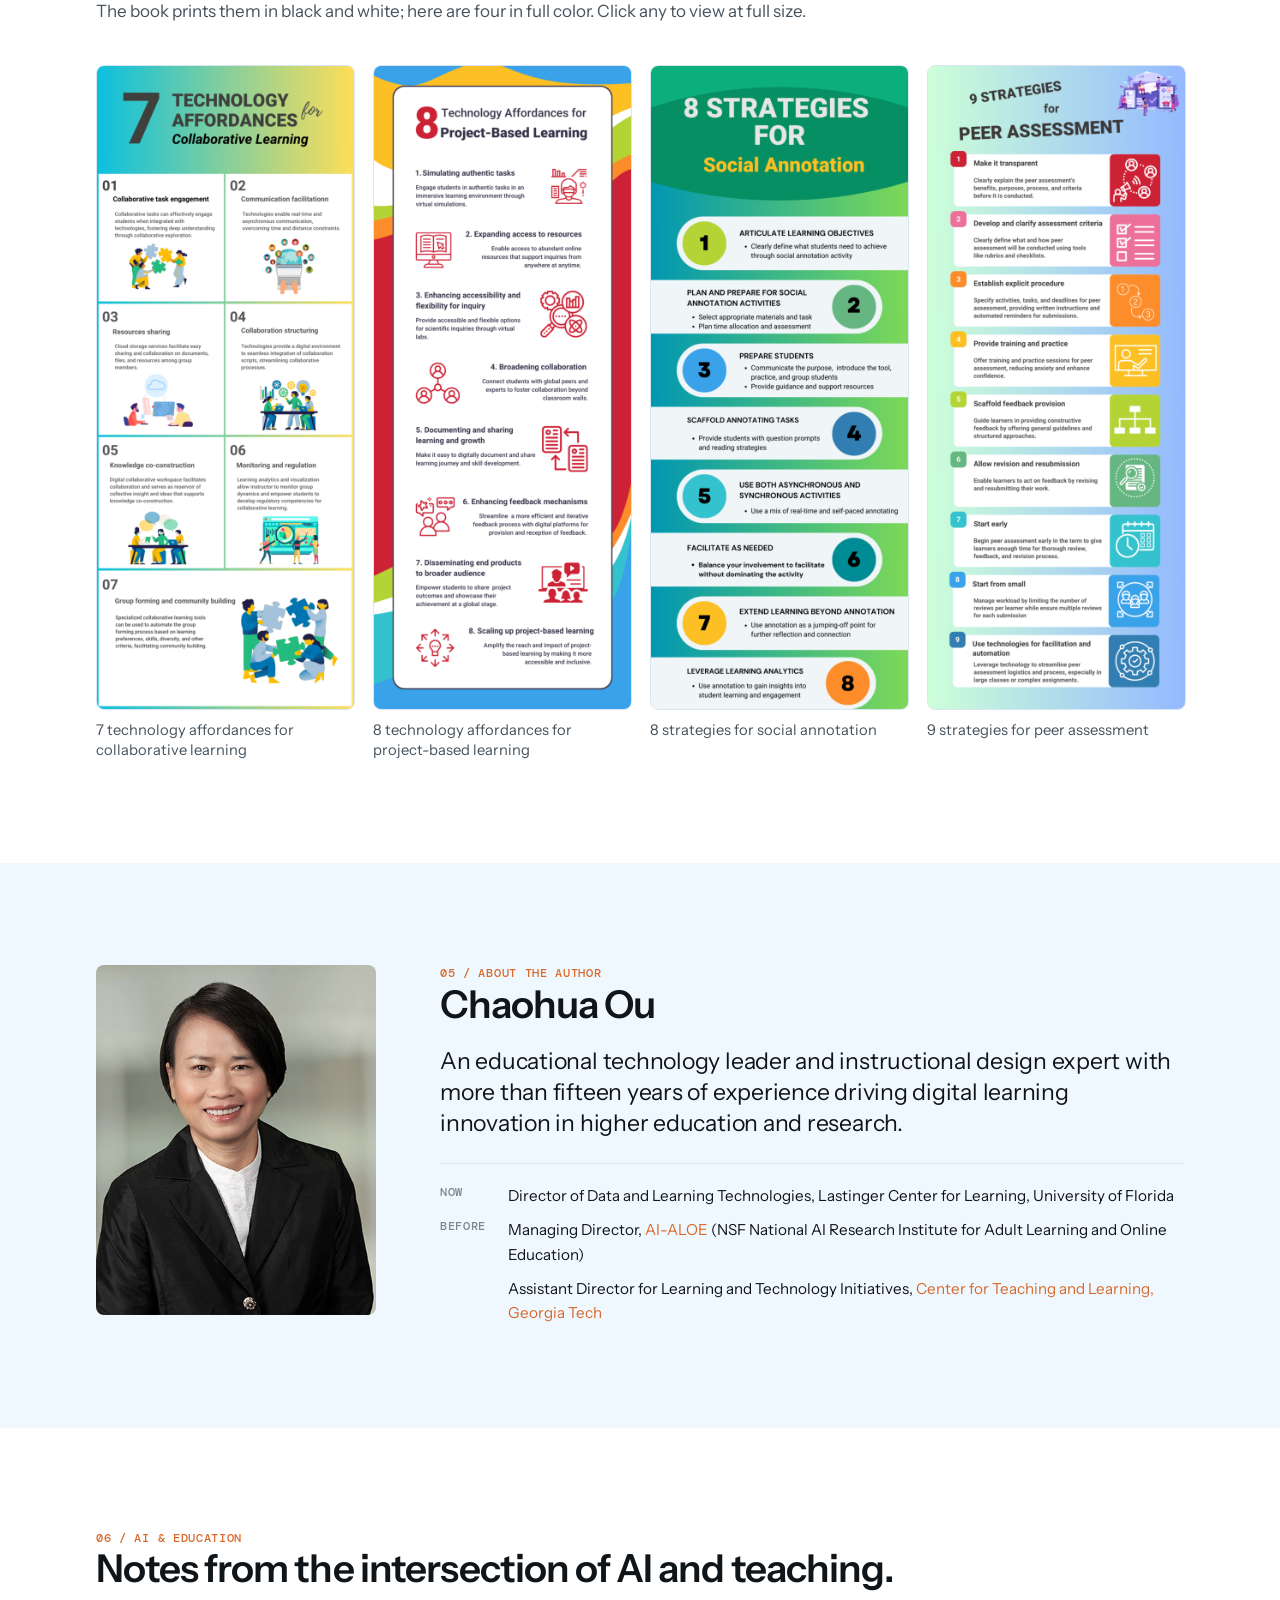
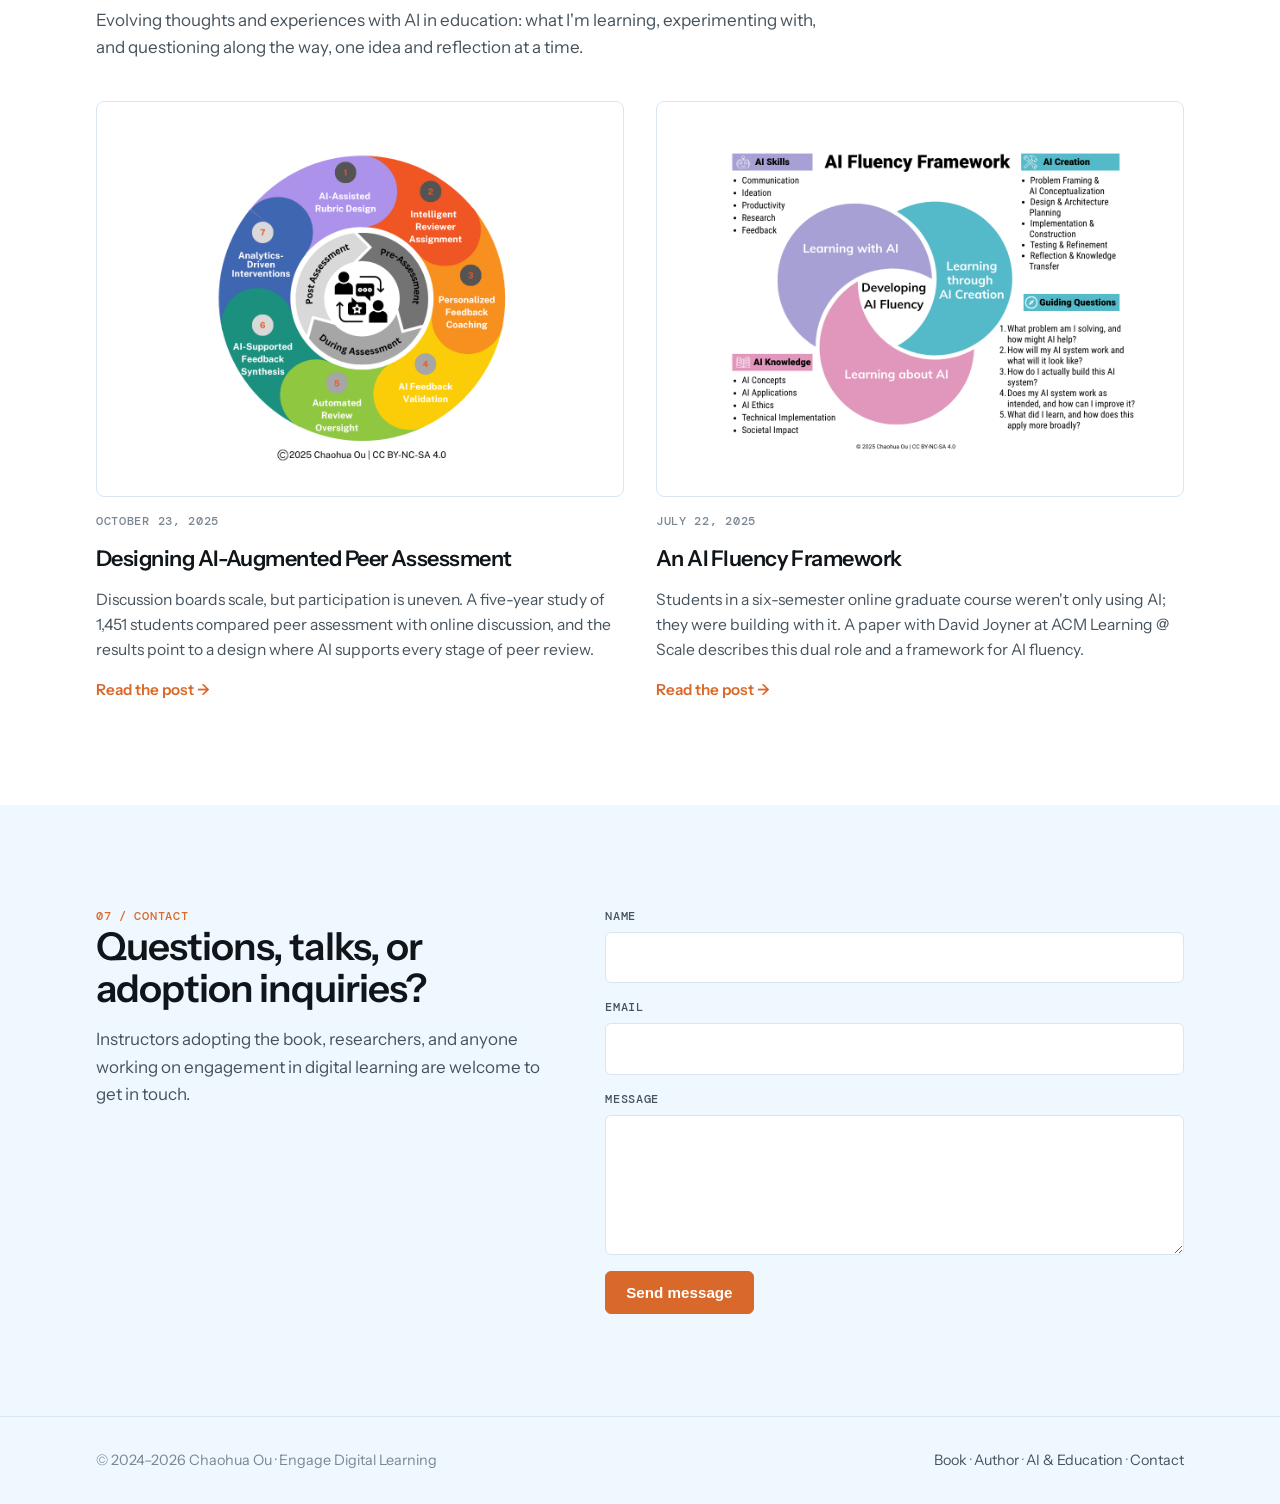
==== commit 5e055325: "Update index.html" ====
--- a/index.html
+++ b/index.html
@@ -179,21 +179,16 @@
   <div class="wrap">
     <div>
       <img src="images/chaohua-ou.jpg" width="400" height="500" alt="Portrait of Chaohua Ou">
+    </div>
+    <div class="prose">
+      <p class="eyebrow">05 / About the author</p>
+      <h2>Chaohua Ou</h2>
+      <p class="lede" style="margin-top:1.25rem">An educational technology leader and instructional design expert with more than fifteen years of experience driving digital learning innovation in higher education and research.</p>
       <div class="roles">
         <div><span>Now</span><div>Director of Data and Learning Technologies, Lastinger Center for Learning, University of Florida</div></div>
         <div><span>Before</span><div>Managing Director, <a href="https://aialoe.org/" target="_blank" rel="noopener">AI-ALOE</a> (NSF National AI Research Institute for Adult Learning and Online Education)</div></div>
         <div><span>&nbsp;</span><div>Assistant Director for Learning and Technology Initiatives, <a href="http://ctl.gatech.edu/" target="_blank" rel="noopener">Center for Teaching and Learning, Georgia Tech</a></div></div>
       </div>
-    </div>
-    <div class="prose">
-      <p class="eyebrow">05 / About the author</p>
-      <h2>Chaohua Ou</h2>
-      <p class="lede" style="margin-top:1.25rem">An educational technology leader and instructional design expert with more than fifteen years of experience driving digital learning innovation in higher education and research.</p>
-      <ul class="highlights">
-        <li>Has led enterprise-wide learning initiatives and managed complex multi-institutional partnerships, advancing pedagogical excellence through strategic technology integration.</li>
-        <li>A recognized voice in AI-enhanced education, online learning design, and scalable instructional solutions, with an extensive publication record and federal grant management experience.</li>
-        <li>Writes about what she is learning, testing, and questioning at the intersection of AI and education.</li>
-      </ul>
     </div>
   </div>
 </section>
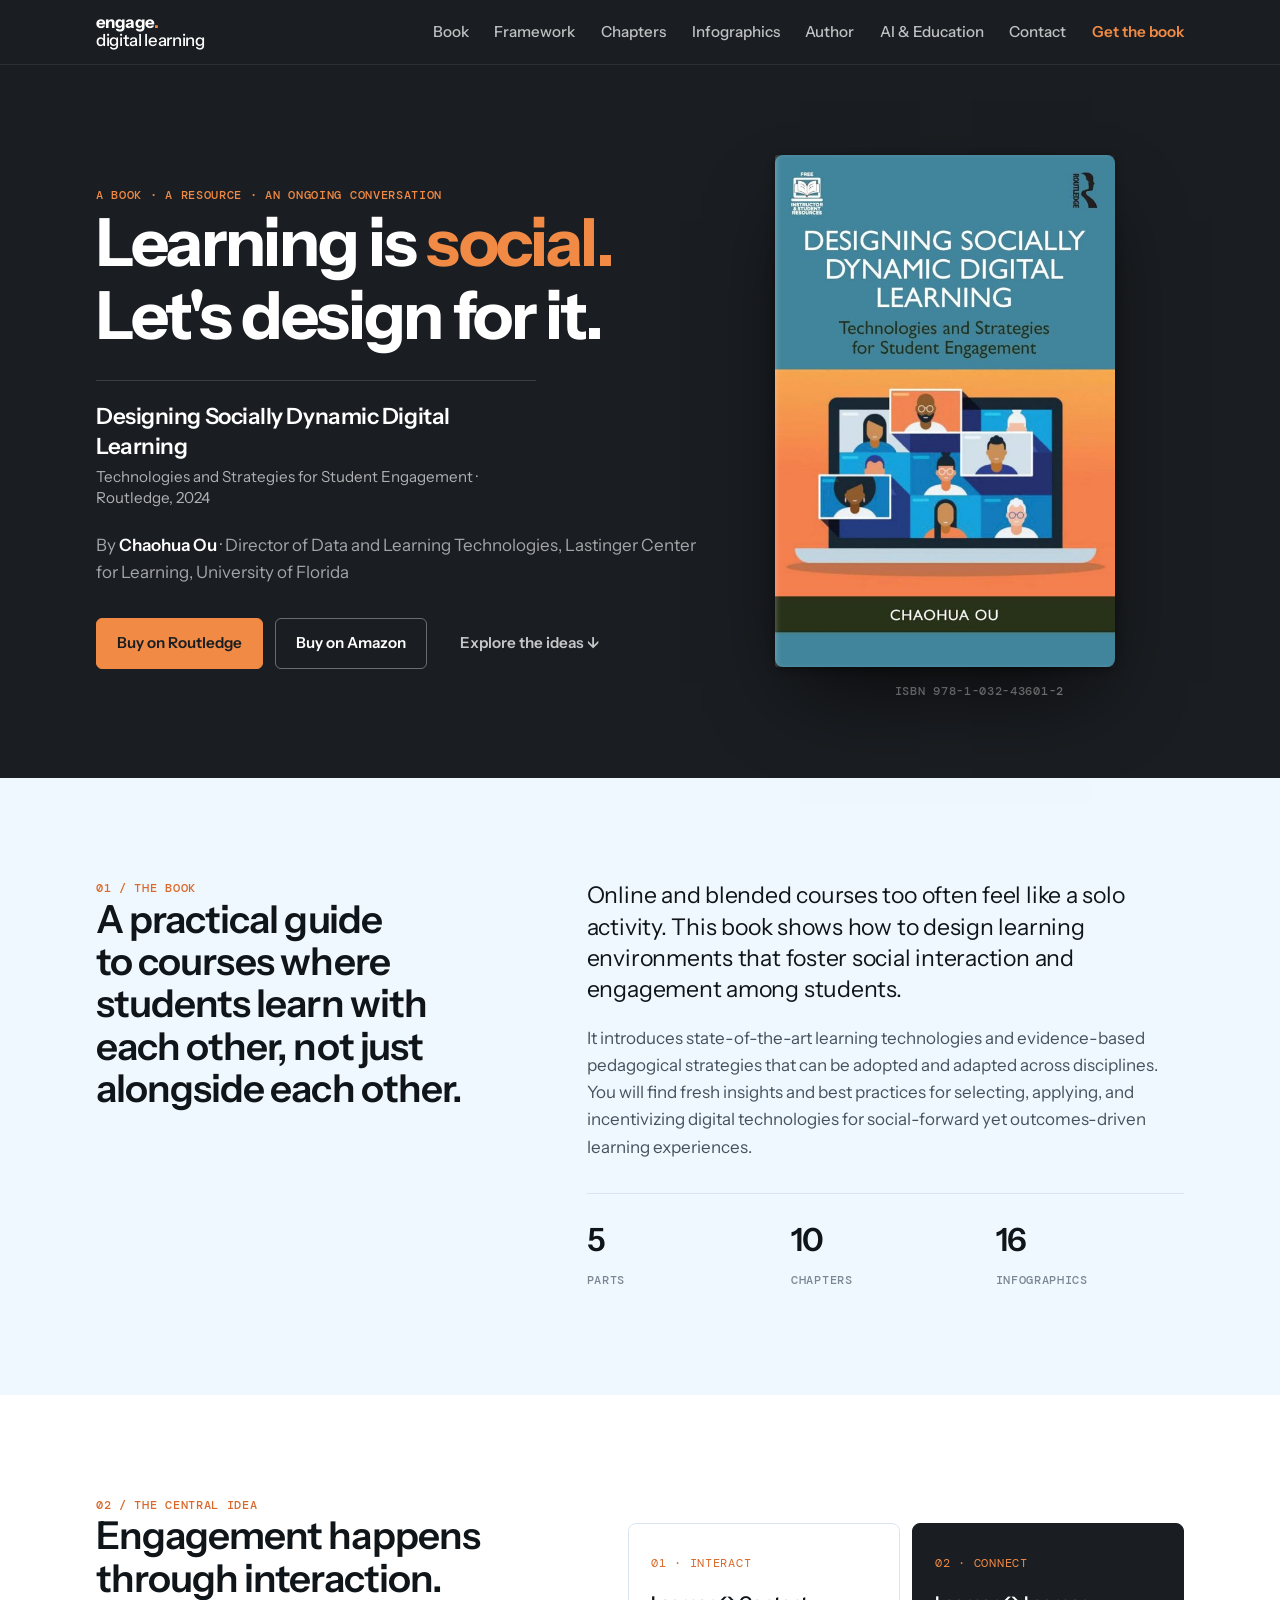
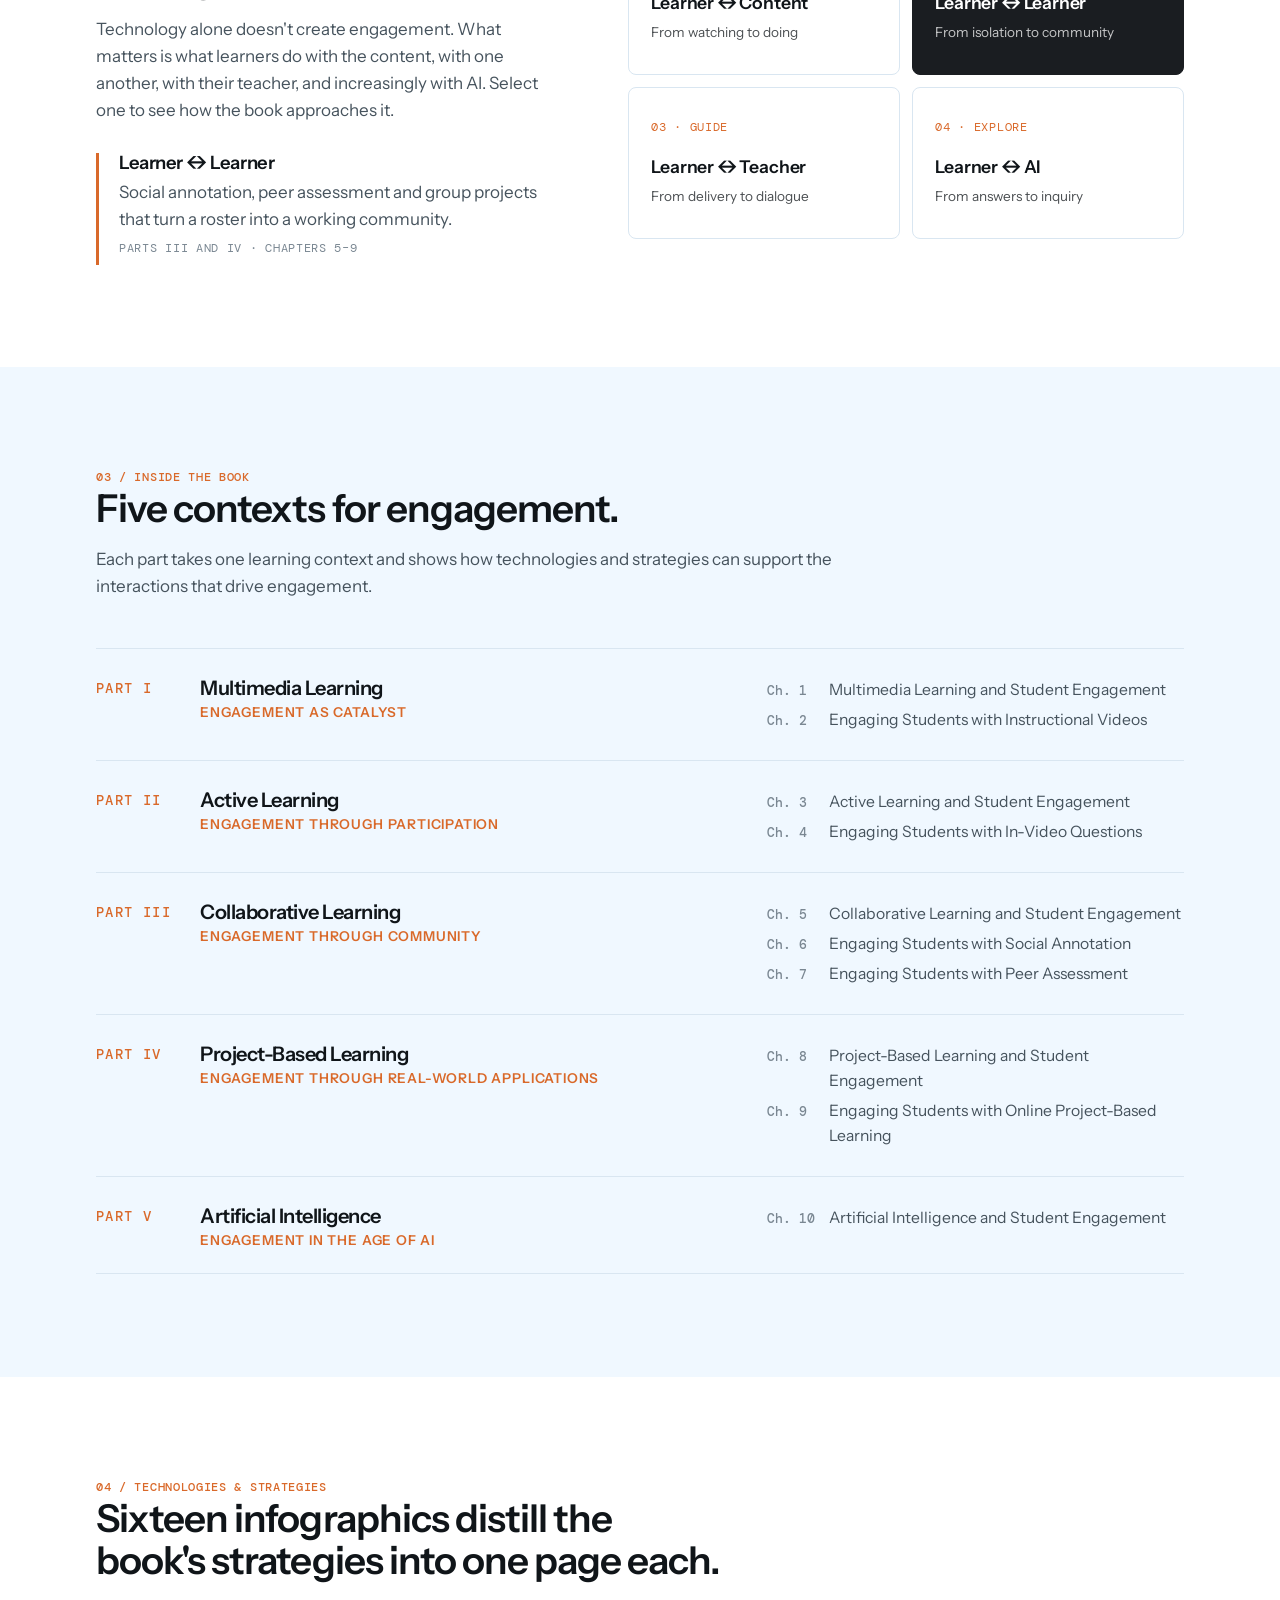
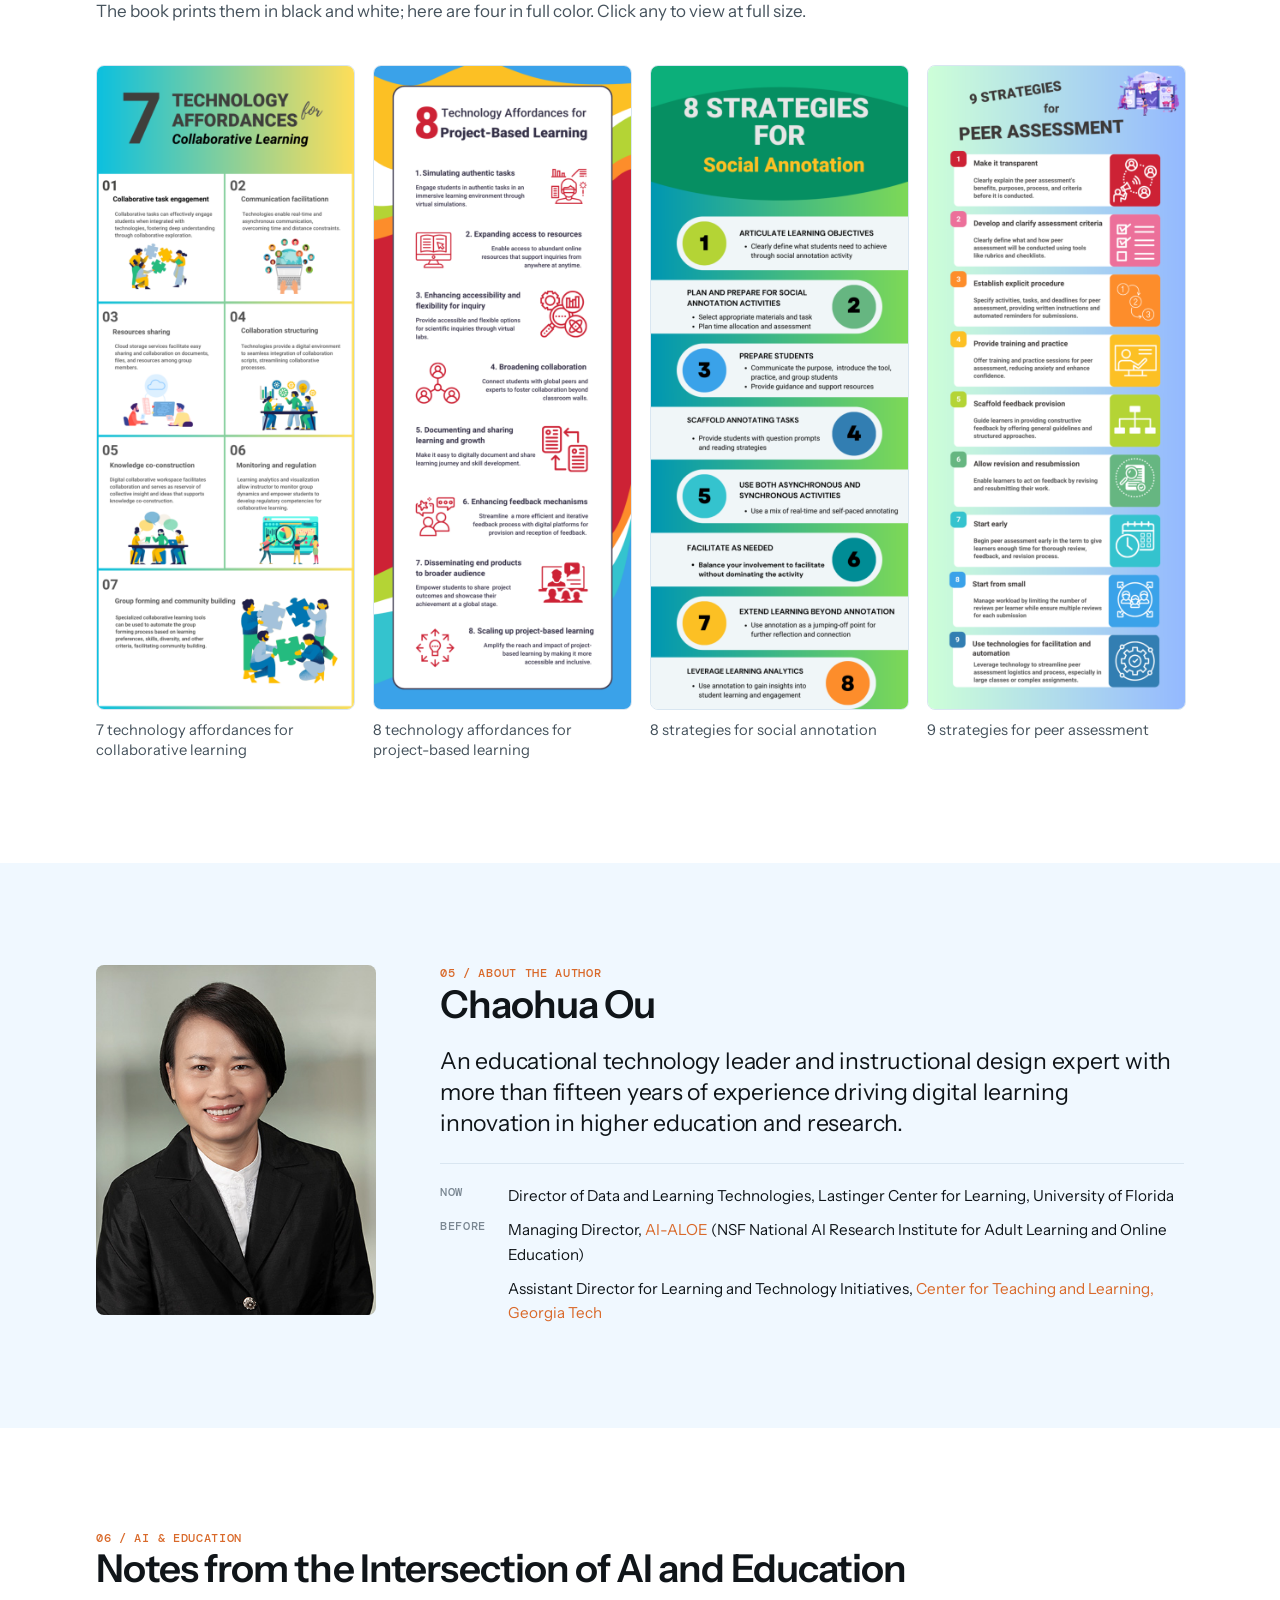
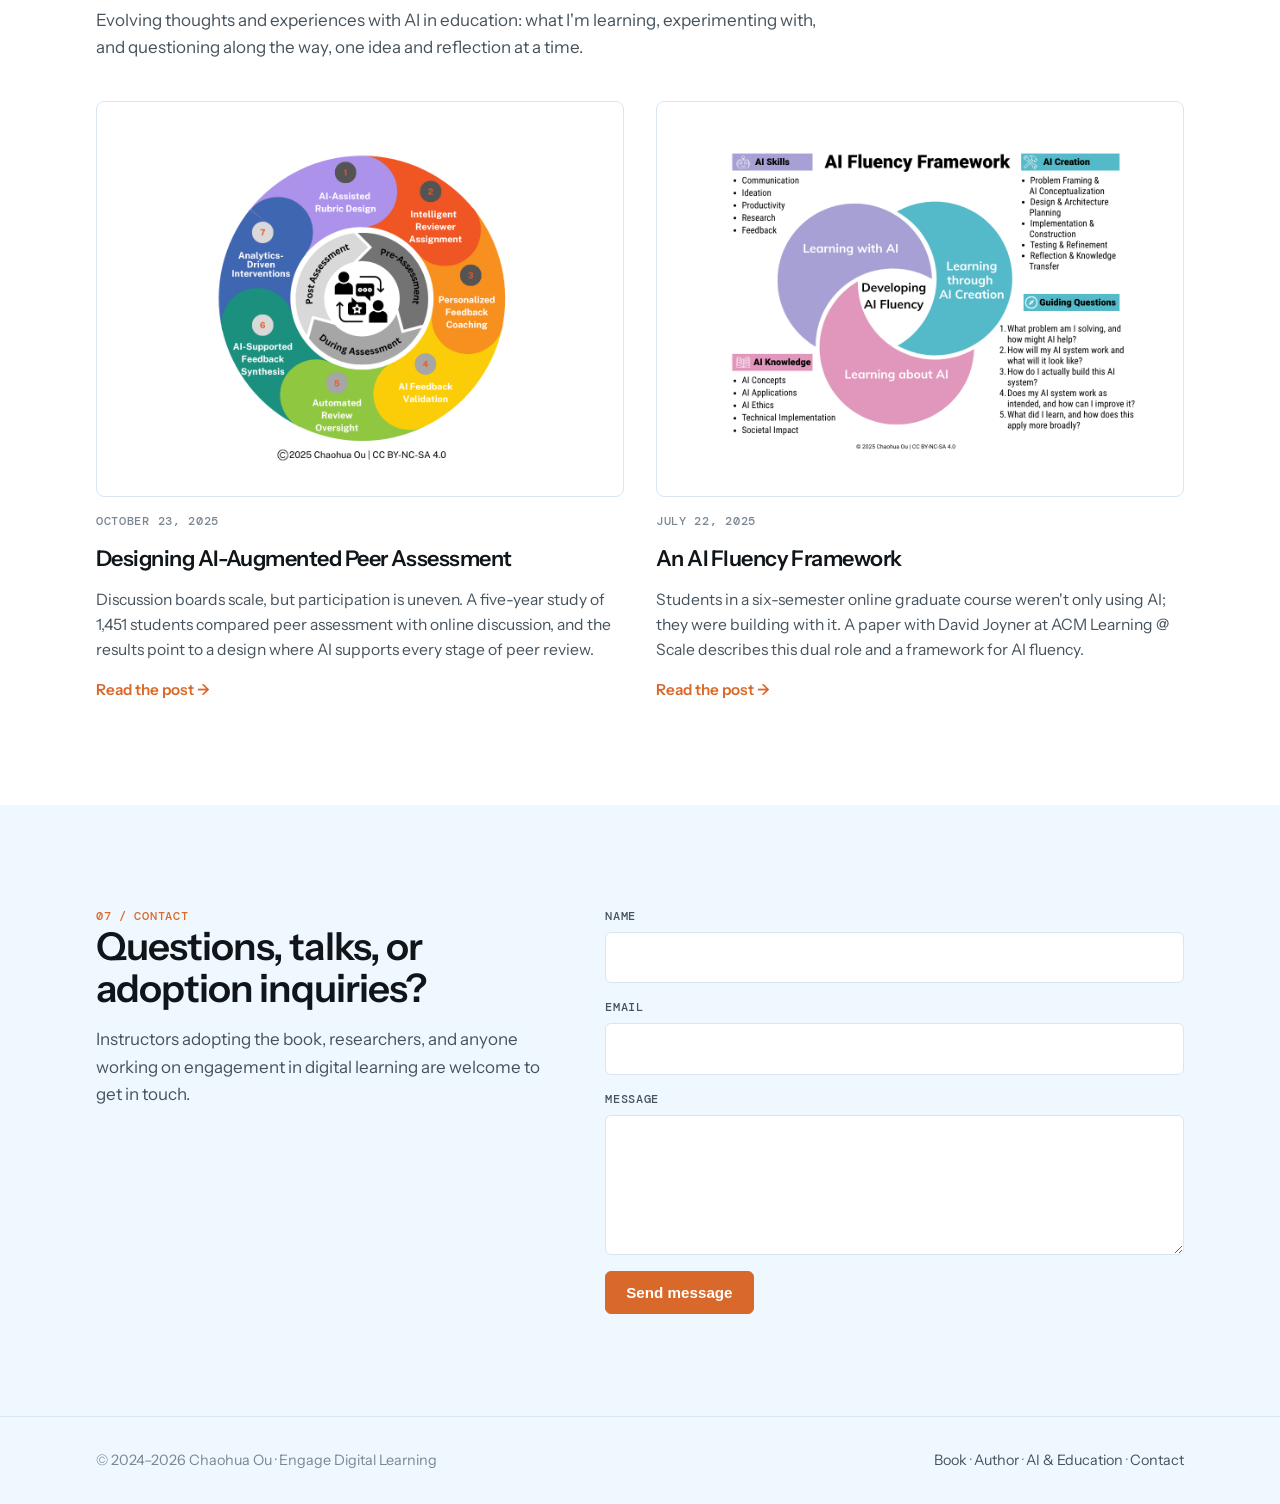
==== commit f6726c74: "Update index.html" ====
--- a/index.html
+++ b/index.html
@@ -196,7 +196,7 @@
 <section id="writing" class="band">
   <div class="wrap">
     <p class="eyebrow">06 / AI &amp; education</p>
-    <h2>Notes from the intersection of AI and teaching.</h2>
+    <h2>Notes from the Intersection of AI and Education</h2>
     <p class="muted prose" style="margin-top:1rem">Evolving thoughts and experiences with AI in education: what I'm learning, experimenting with, and questioning along the way, one idea and reflection at a time.</p>
     <div class="posts">
 <article class="post">
